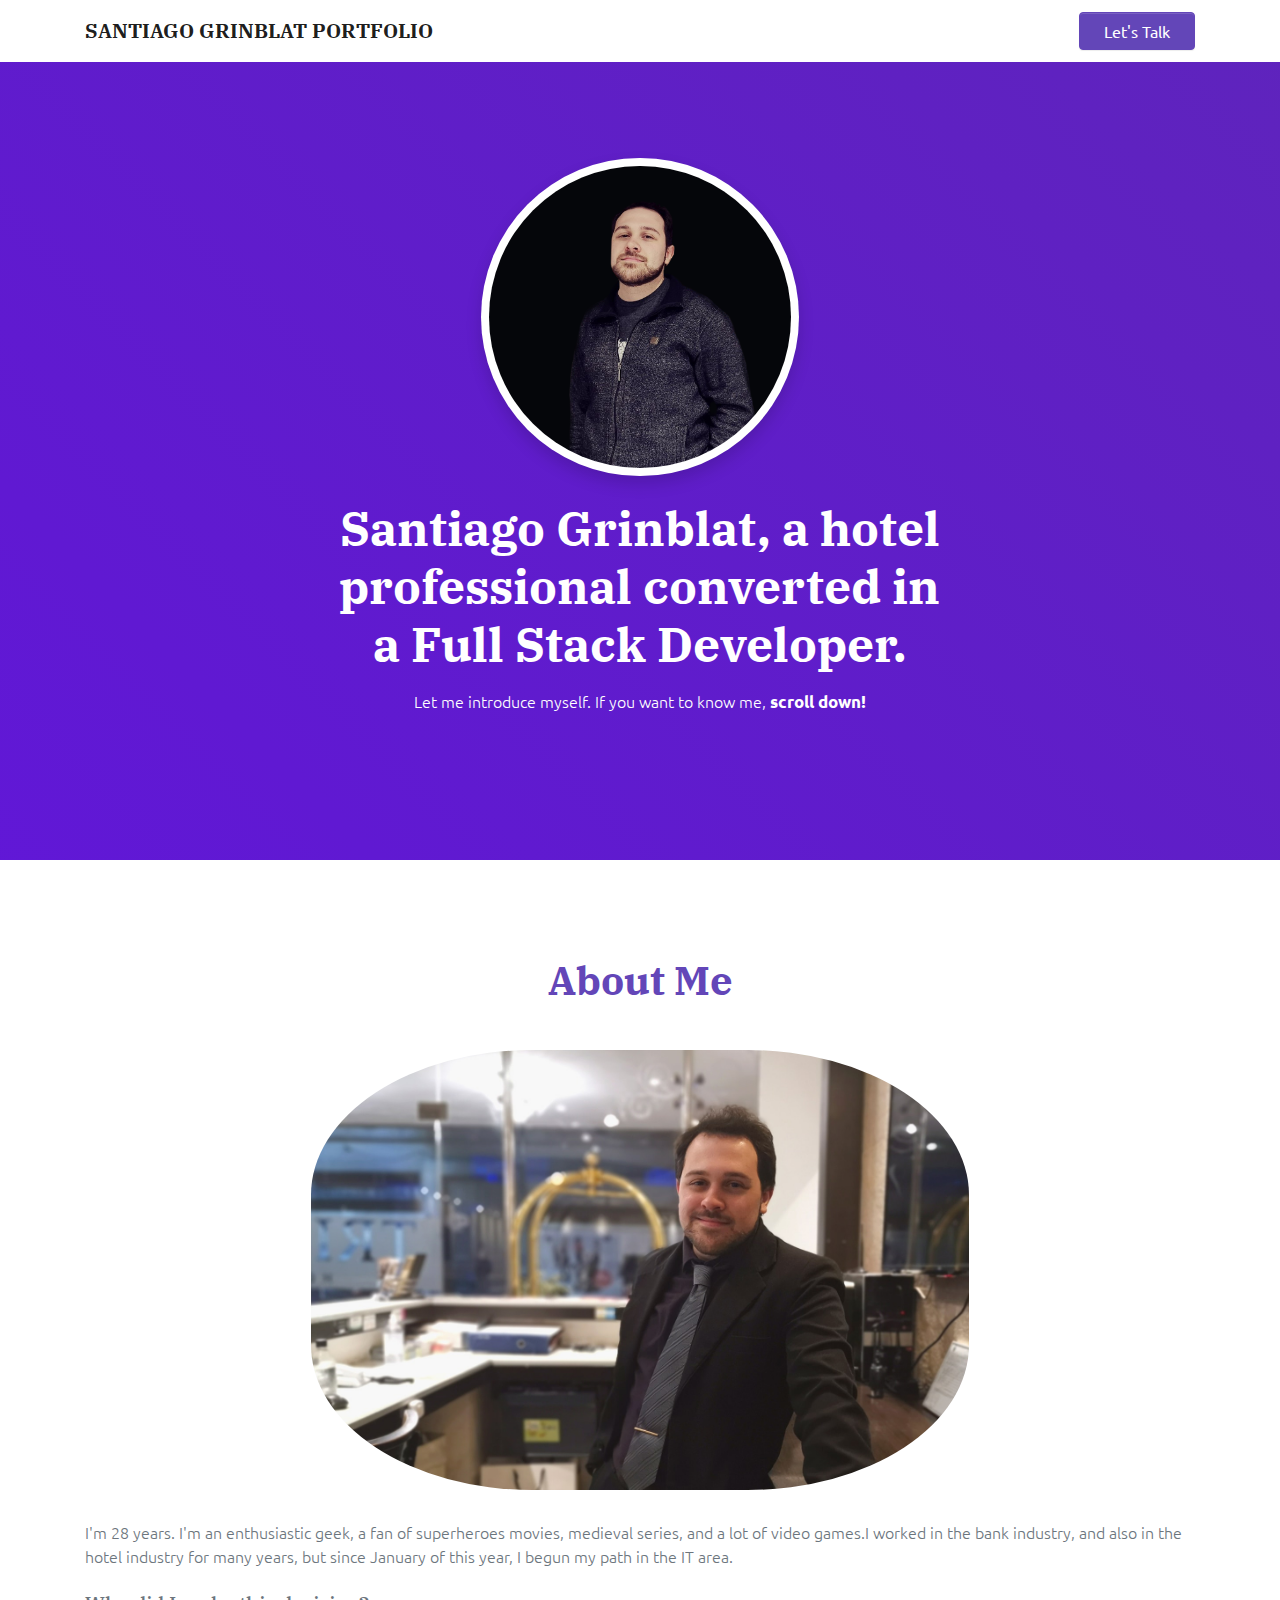
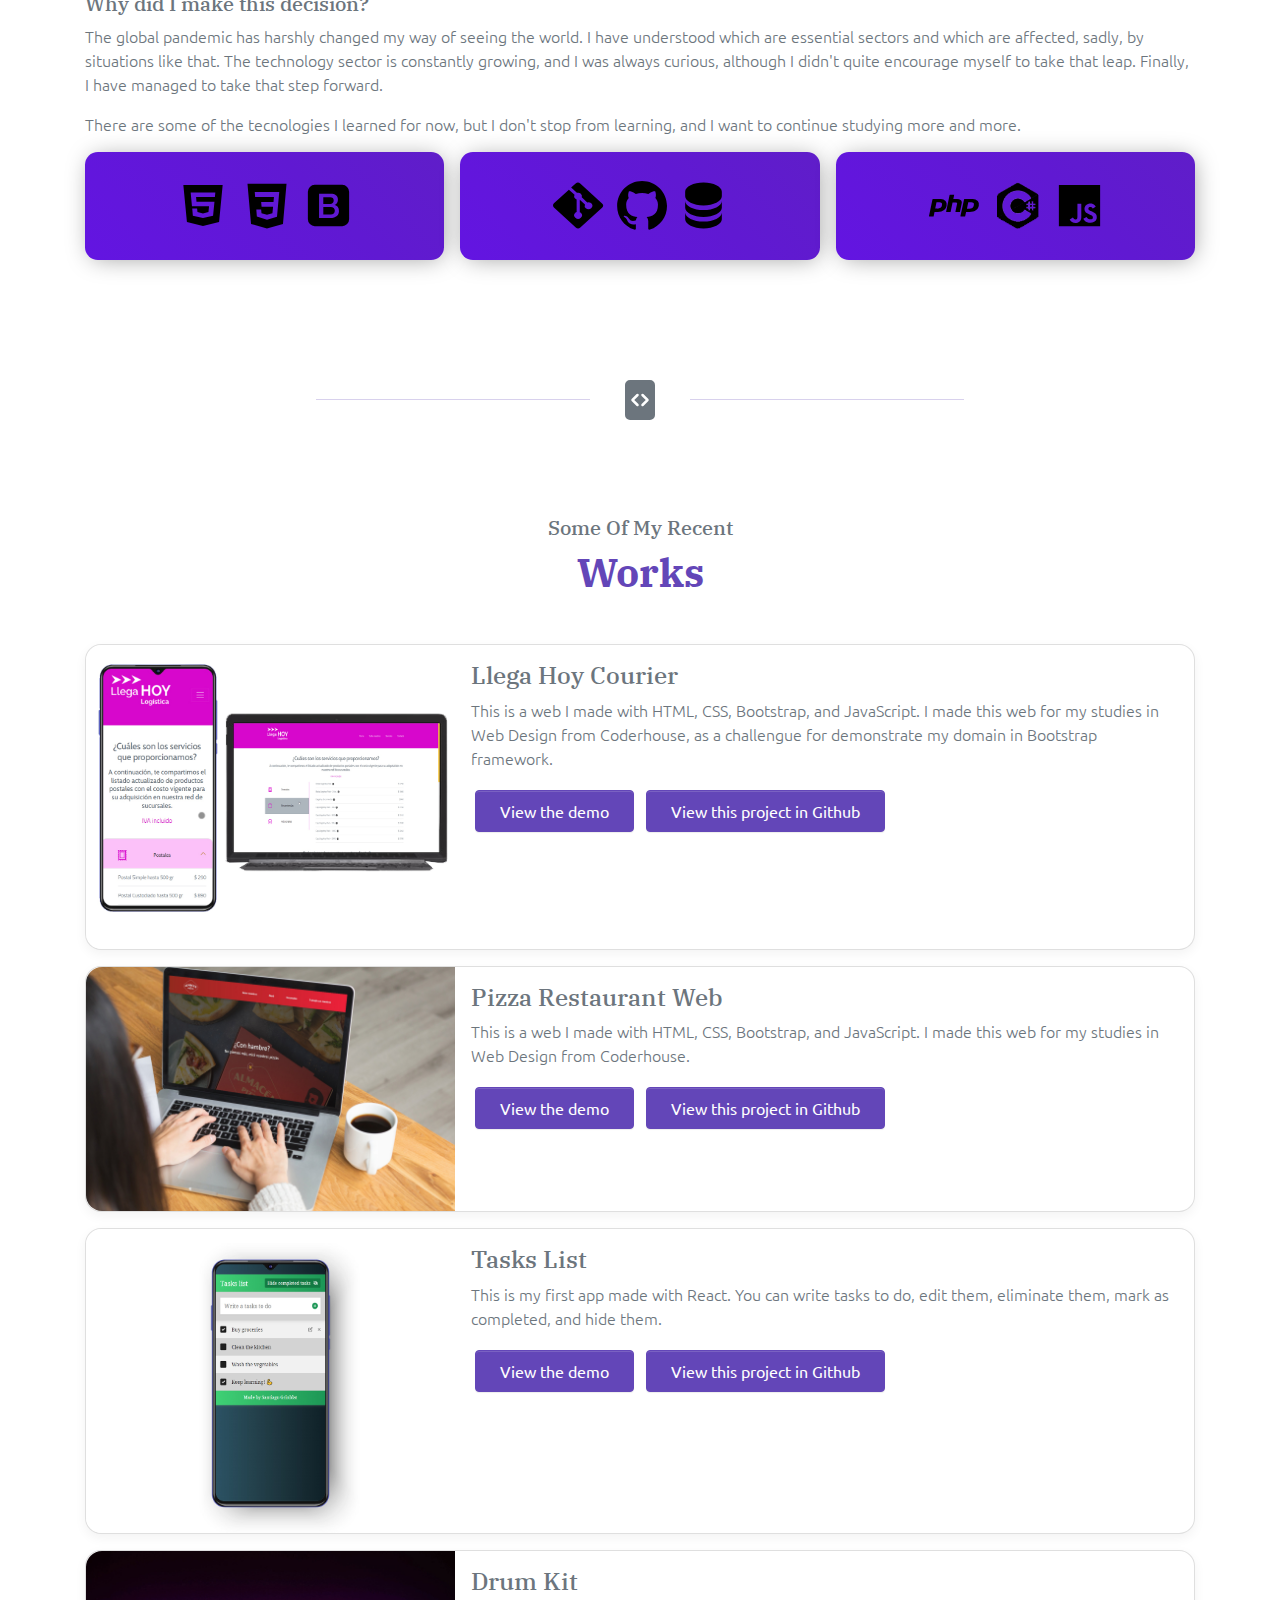
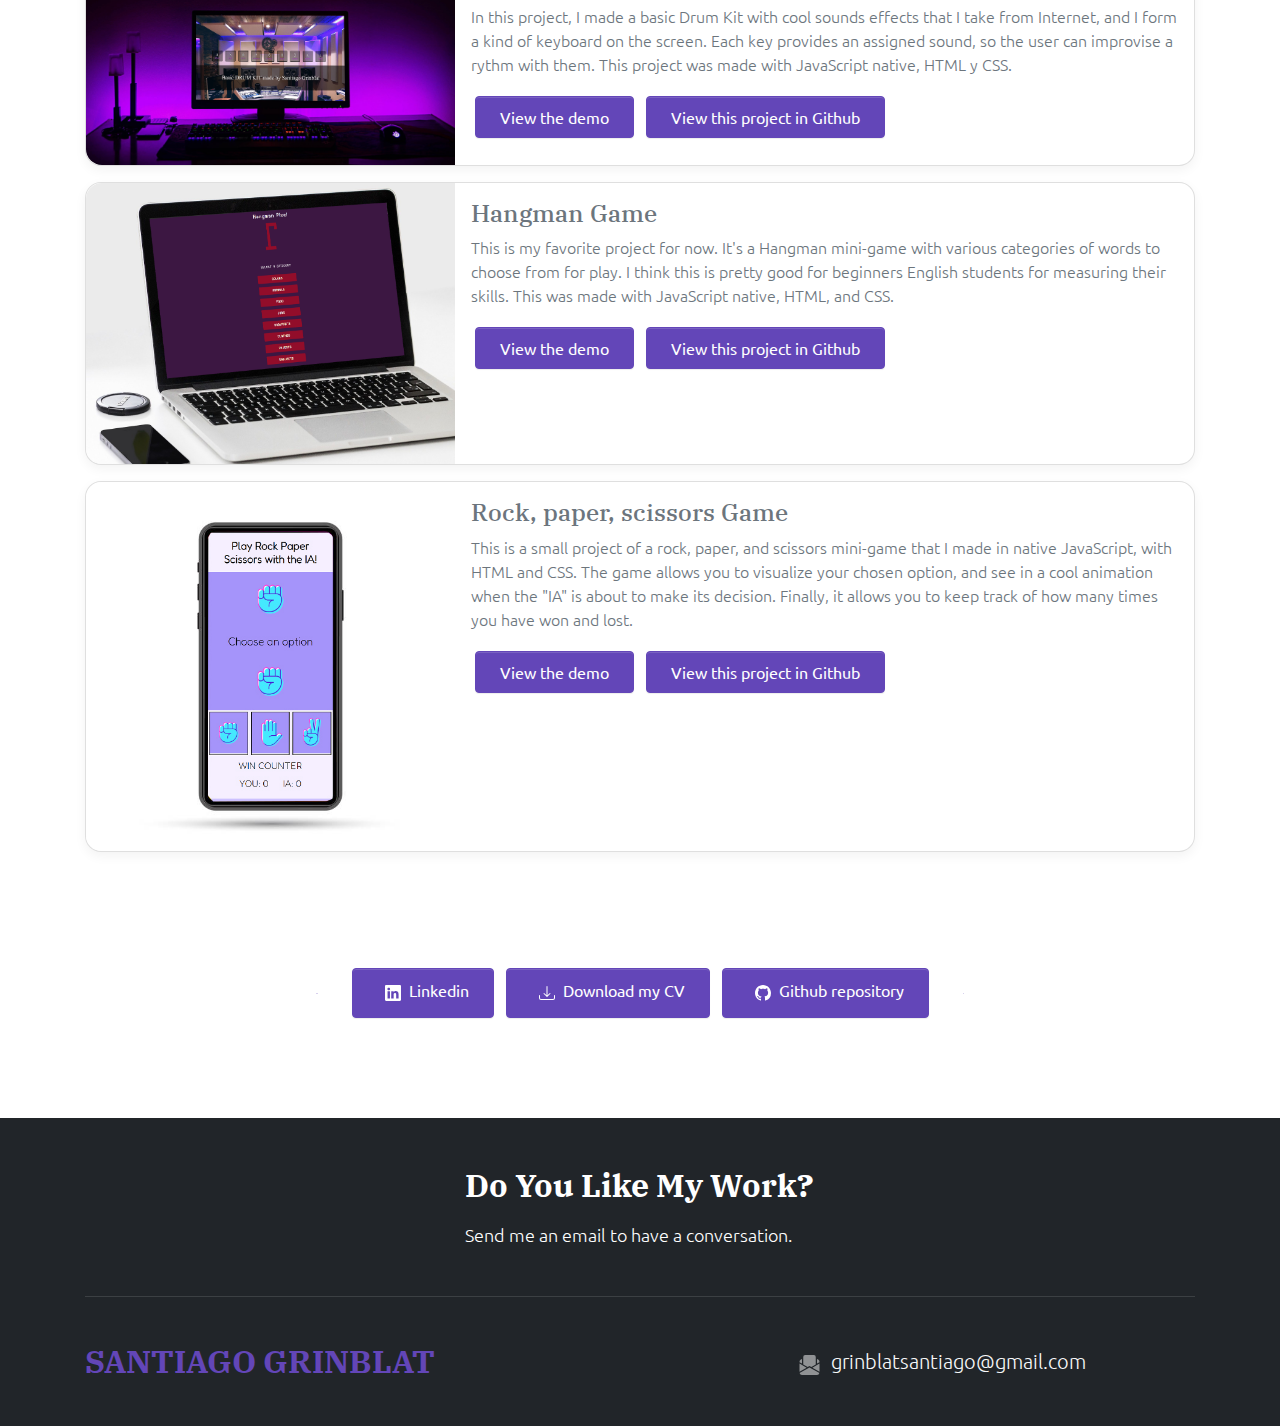
==== index.html @ 27afc0f8 "I have added another project to my portfolio." ====
<!DOCTYPE html>
<html lang="en">
    <head>
        <meta charset="utf-8">
        <meta http-equiv="X-UA-Compatible" content="IE=edge">
        <meta name="viewport" content="width=device-width, initial-scale=1, shrink-to-fit=no">
        <link href="bootstrap_theme/bootstrap.css" rel="stylesheet" type="text/css">
        <link rel="stylesheet" href="blocks.css">
        <link href="style.css" rel="stylesheet">
        <title>Santiago Grinblat Portfolio</title>
    </head>
    <body class="text-muted">
        <header>
            <nav class="bg-white navbar navbar-expand-lg navbar-light shadow-none"> 
                <div class="container"> 
                    <a class="align-items-center d-inline-flex fw-bold h4 mb-0 navbar-brand text-uppercase" href="#"> <span>SANTIAGO GRINBLAT PORTFOLIO</span></a> 
                    <button class="navbar-toggler rounded" type="button" data-bs-toggle="collapse" data-bs-target="#navbarNavDropdown-2" aria-controls="navbarNavDropdown-2" aria-expanded="false" aria-label="Toggle navigation"> 
                        <span class="navbar-toggler-icon"></span> 
                    </button>                     
                    <div class="collapse navbar-collapse justify-content-end" id="navbarNavDropdown-2"> 
                        <div id="talk-botton" class="d-flex flex-wrap gap-2 py-1 "> 
                            <a href="#footerp" class="btn btn-primary pe-4 ps-4">Let's Talk</a> 
                        </div>                         
                    </div>                     
                </div>                 
            </nav>
        </header>

        <main>
            <section id="header" class="pb-5 position-relative pt-5">
                <div class="container pb-5 pt-5 text-center">
                    <div class="align-items-center gy-4 justify-content-center row">
                        <div class="col-md-10 col-xl-7">
                            <img id="avatar" src="img/santiago.jpg" width="800" height="800" class="bg-white img-fluid mb-4 p-2 rounded-circle shadow w-50"/>
                            <h1 class="display-5 text-white fw-bold mb-3 text-dark">Santiago Grinblat, a hotel professional converted in a Full Stack Developer.</h1>
                            <p class="mb-4 text-white pe-sm-5 ps-sm-5">Let me introduce myself. If you want to know me, <span class="call-to-action">scroll down!</span></p>
                            <div class="d-inline-flex flex-wrap gap-2"> 
                                <span class="dot-header"></span>
                                <span class="dot-header"></span>
                                <span class="dot-header"></span>                                                              
                            </div>
                        </div>
                    </div>
                </div>
            </section>
            <section class="pb-5 pt-5"> 
                <div class="container pb-5 pt-5"> 
                    <div class="align-items-center gy-4 row">
                        <div class="col-lg-12">
                            <h3 class="fw-bold h1 mb-3 text-capitalize text-primary text-center">About Me</h3>
                            <img class="personal-image" src="img/photo.jpg" img-fluid rounded-1 shadow-sm w-100 alt="Santiago Grinblat working in a hotel">
                            <p class="mb-4">I'm 28 years. I'm an enthusiastic geek, a fan of superheroes movies, medieval series, and a lot of video games.I worked in the bank industry, and also in the hotel industry for many years, but since January of this year, I begun my path in the IT area.
                            <h5>Why did I make this decision?</h5> 
                            <p>The global pandemic has harshly changed my way of seeing the world. I have understood which are essential sectors and which are affected, sadly, by situations like that. The technology sector is constantly growing, and I was always curious, although I didn't quite encourage myself to take that leap. Finally, I have managed to take that step forward.</p> 
                            <p>There are some of the tecnologies I learned for now, but I don't stop from learning, and I want to continue studying more and more.</p>
                            <div class="g-3 mb-4 row"> 
                               <div class="col-md-4"> 
                                    <div class="p-4 rounded-1 mini-card text-center">
                                        <img class="logo-it" src="./img/bxl-html5.svg"width="60" height="55" alt="html5">
                                        <img class="logo-it" src="./img/bxl-css3.svg" width="60" height="60" alt="caa3">
                                        <img class="logo-it" src="./img/bxl-bootstrap.svg" width="55" height="55" alt="bootstrap">
                                    </div>                                     
                                </div>
                                 <div class="col-md-4"> 
                                    <div class="p-4 rounded-1 mini-card text-center"> 
                                        <img class="logo-it" src="./img/bxl-git.svg"width="60" height="55" alt="git">
                                        <img class="logo-it" src="./img/bxl-github.svg" width="60" height="60" alt="github">
                                        <img class="logo-it" src="./img/bxs-data.svg" width="55" height="55" alt="sql">
                                    </div>                                     
                                </div>
                                <div class="col-md-4"> 
                                    <div class="p-4 rounded-1 mini-card text-center"> 
                                        <img class="logo-it" src="./img/bxl-php.svg"width="60" height="55" alt="php">
                                        <img class="logo-it" src="./img/bxl-cisharp.png" width="60" height="60" alt="cisharp">
                                        <img class="logo-it" src="./img/bxl-javascript.svg" width="55" height="55" alt="javascript">
                                    </div>                                     
                                </div>                                 
                            </div>
                        </div>                 
            </section>
            <div class="container">
                <div class="col-lg-7 mx-lg-auto">
                    <div class="align-items-center row">
                        <div class="col">
                            <hr class="mb-0 mt-0 text-primary"/> 
                        </div>
                        <div class="col-auto">
                            <svg xmlns="http://www.w3.org/2000/svg" width="2.5rem" height="2.5rem" fill="currentColor" class="bi bi-file-code-fill" viewBox="0 0 16 16">
                                <path d="M12 0H4a2 2 0 0 0-2 2v12a2 2 0 0 0 2 2h8a2 2 0 0 0 2-2V2a2 2 0 0 0-2-2zM6.646 5.646a.5.5 0 1 1 .708.708L5.707 8l1.647 1.646a.5.5 0 0 1-.708.708l-2-2a.5.5 0 0 1 0-.708l2-2zm2.708 0 2 2a.5.5 0 0 1 0 .708l-2 2a.5.5 0 0 1-.708-.708L10.293 8 8.646 6.354a.5.5 0 1 1 .708-.708z"/>
                              </svg>                           
                        </div>
                        <div class="col">
                            <hr class="mb-0 mt-0 text-primary"/> 
                        </div>
                    </div>
                </div>
            </div>
            <section class="pb-5 pt-5"> 
                <div class="container pb-5 pt-5">
                    <h2 class="h5 text-capitalize text-center ">Some of my recent </h2>
                    <h3 class="fw-bold h1 mb-5 text-primary text-center">Works</h3>
                    <div class="card mb-3" style="max-width: 1440px;">
                        <div class="row g-0">
                            <div class="col-md-4">
                              <img src="img/previewLlegahoy.jpg" class="img-fluid rounded-start" alt="preview image of Llega Hoy courier web project">
                            </div>
                            <div class="col-md-8">
                              <div class="card-body">
                                <h4 class="card-title">Llega Hoy Courier</h4>
                                <p class="card-text">This is a web I made with HTML, CSS, Bootstrap, and JavaScript. I made this web for my studies in Web Design from Coderhouse, as a challengue for demonstrate my domain in Bootstrap framework.</p>
                                  <button class="boton" >
                                      <a href="https://sgrinblat.github.io/llega-hoy/" target="_blank" class="btn btn-primary pb-2 pe-4 ps-4 pt-2">View the demo</a>
                                  </button>
                                  <button class="boton" >
                                      <a href="https://github.com/sgrinblat/llega-hoy" target="_blank" class="btn btn-primary pb-2 pe-4 ps-4 pt-2">  View this project in Github</a>
                                  </button>  
                              </div>
                            </div>
                        </div>
                    </div>
                    <div class="card mb-3" style="max-width: 1440px;">
                        <div class="row g-0">
                            <div class="col-md-4">
                              <img src="img/previewPizza.jpg" class="img-fluid rounded-start" alt="preview image of Pizza Restaurant web project">
                            </div>
                            <div class="col-md-8">
                              <div class="card-body">
                                <h4 class="card-title">Pizza Restaurant Web</h4>
                                <p class="card-text">This is a web I made with HTML, CSS, Bootstrap, and JavaScript. I made this web for my studies in Web Design from Coderhouse.</p>
                                  <button class="boton" >
                                      <a href="https://sgrinblat.github.io/Pizzeria__Coderhouse/" target="_blank" class="btn btn-primary pb-2 pe-4 ps-4 pt-2">View the demo</a>
                                  </button>
                                  <button class="boton" >
                                      <a href="https://github.com/sgrinblat/Pizzeria__Coderhouse" target="_blank" class="btn btn-primary pb-2 pe-4 ps-4 pt-2">  View this project in Github</a>
                                  </button>  
                              </div>
                            </div>
                        </div>
                    </div>
                    <div class="card mb-3" style="max-width: 1440px;">
                        <div class="row g-0">
                            <div class="col-md-4">
                                <img src="img/previewTasks.jpg" class="img-fluid rounded-start" alt="preview image of Task List project">
                            </div>
                            <div class="col-md-8">
                                <div class="card-body">
                                    <h4 class="card-title">Tasks List</h4>
                                    <p class="card-text">This is my first app made with React. You can write tasks to do, edit them, eliminate them, mark as completed, and hide them.</p>
                                    <button class="boton" >
                                        <a href="https://sgrinblat.github.io/tasks-list/" target="_blank" class="btn btn-primary pb-2 pe-4 ps-4 pt-2">View the demo</a>
                                    </button>
                                    <button class="boton" >
                                        <a href="https://github.com/sgrinblat/tasks-list" target="_blank" class="btn btn-primary pb-2 pe-4 ps-4 pt-2">View this project in Github</a>
                                    </button>  
                                </div>
                            </div>
                        </div>
                    </div>
                    <div class="card mb-3" style="max-width: 1440px;">
                        <div class="row g-0">
                            <div class="col-md-4">
                                <img src="img/previewDrum.jpg" class="img-fluid rounded-start" alt="preview image of Drum Kit project">
                            </div>
                            <div class="col-md-8">
                                <div class="card-body">
                                    <h4 class="card-title">Drum Kit</h4>
                                    <p class="card-text">In this project, I made a basic Drum Kit with cool sounds effects that I take from Internet, and I form a kind of keyboard on the screen. Each key provides an assigned sound, so the user can improvise a rythm with them.
                                    This project was made with JavaScript native, HTML y CSS.</p>
                                    <button class="boton" >
                                        <a href="https://sgrinblat.github.io/drum-kit/" target="_blank" class="btn btn-primary pb-2 pe-4 ps-4 pt-2">View the demo</a>
                                    </button>
                                    <button class="boton" > 
                                        <a href="https://github.com/sgrinblat/sgrinblat.github.io/tree/main/drum-kit" target="_blank" class="btn btn-primary pb-2 pe-4 ps-4 pt-2">  View this project in Github</a>
                                    </button> 
                                </div>
                            </div>
                        </div>
                    </div>
                    <div class="card mb-3" style="max-width: 1440px;">
                        <div class="row g-0">
                            <div class="col-md-4">
                                <img src="img/hangman.png" class="img-fluid rounded-start" alt="preview image of Hangman minigame project">
                            </div>
                            <div class="col-md-8">
                                <div class="card-body">
                                    <h4 class="card-title">Hangman Game</h4>
                                    <p class="card-text">This is my favorite project for now. It's a Hangman mini-game with various categories of words to choose from for play. I think this is pretty good for beginners English students for measuring their skills.
                                    This was made with JavaScript native, HTML, and CSS.</p>
                                    <button class="boton" >
                                        <a href="https://sgrinblat.github.io/hangman-mini-game/" target="_blank" class="btn btn-primary pb-2 pe-4 ps-4 pt-2">View the demo</a>
                                    </button>
                                    <button class="boton" >
                                        <a href="https://github.com/sgrinblat/sgrinblat.github.io/tree/main/hangman-mini-game" target="_blank" class="btn btn-primary pb-2 pe-4 ps-4 pt-2">View this project in Github</a>
                                    </button> 
                                </div>
                            </div>
                        </div>
                    </div>
                    <div class="card mb-3" style="max-width: 1440px;">
                        <div class="row g-0">
                            <div class="col-md-4">
                                <img src="img/previewRock.jpg" class="img-fluid rounded-start" alt="preview image of rock, paper and scissors minigame project">
                            </div>
                            <div class="col-md-8">
                                <div class="card-body">
                                    <h4 class="card-title">Rock, paper, scissors Game</h4>
                                    <p class="card-text">This is a small project of a rock, paper, and scissors mini-game that I made in native JavaScript, with HTML and CSS.
                                    The game allows you to visualize your chosen option, and see in a cool animation when the "IA" is about to make its decision. Finally, it allows you to keep track of how many times you have won and lost.</p>
                                    <button class="boton" >
                                        <a href="https://sgrinblat.github.io/rock-paper-scissors/" target="_blank" class="btn btn-primary pb-2 pe-4 ps-4 pt-2">View the demo</a>
                                    </button>
                                    <button class="boton" >
                                        <a href="https://github.com/sgrinblat/sgrinblat.github.io/tree/main/rock-paper-scissors" target="_blank" class="btn btn-primary pb-2 pe-4 ps-4 pt-2">View this project in Github</a>
                                    </button> 
                                </div>
                            </div>
                        </div>
                    </div>                      
                </div>                                    
            </section>
            <div class="container">
                <div class="col-lg-7 mx-lg-auto">
                    <div class="align-items-center row">
                        <div class="col">
                            <hr class="mb-0 mt-0 text-primary"/> 
                        </div>
                        <div class="col-auto">
                            <button class="boton" >
                                <a href="https://www.linkedin.com/in/santiago-grinblat/" target="_blank"  class="btn btn-primary pb-2 pe-4 ps-4 pt-2"> <svg xmlns="http://www.w3.org/2000/svg" width="16"  height="16" fill="currentColor" class="bi bi-linkedin" viewBox="0 0 16 16">
                                    <path d="M0 1.146C0 .513.526 0 1.175 0h13.65C15.474 0 16 .513 16 1.146v13.708c0 .633-.526 1.146-1.175 1.146H1.175C.526 16 0 15.487 0 14.854V1.146zm4.943 12.248V6.169H2.542v7.225h2.401zm-1.2-8.212c.837 0 1.358-.554 1.358-1.248-.015-.709-.52-1.248-1.342-1.248-.822 0-1.359.54-1.359 1.248 0 .694.521 1.248 1.327 1.248h.016zm4.908 8.212V9.359c0-.216.016-.432.08-.586.173-.431.568-.878 1.232-.878.869 0 1.216.662 1.216 1.634v3.865h2.401V9.25c0-2.22-1.184-3.252-2.764-3.252-1.274 0-1.845.7-2.165 1.193v.025h-.016a5.54 5.54 0 0 1 .016-.025V6.169h-2.4c.03.678 0 7.225 0 7.225h2.4z"></path>
                                </svg>Linkedin</a> 
                            </button>
                            <button class="boton" >
                              <a id="link" href="https://drive.google.com/file/d/1O29MHttTYqpEo3VPm79b-XaHwLh1_6Um/view?usp=sharing" target="_blank" class="btn btn-primary pb-2 pe-4 ps-4 pt-2"> <svg xmlns="http://www.w3.org/2000/svg" width="16" height="16" fill="currentColor" class="bi bi-download"  viewBox="0 0 16 16">
                                <path d="M.5 9.9a.5.5 0 0 1 .5.5v2.5a1 1 0 0 0 1 1h12a1 1 0 0 0 1-1v-2.5a.5.5 0 0 1 1 0v2.5a2 2 0 0 1-2 2H2a2 2 0 0 1-2-2v-2.5a.5.5 0 0 1 .5-.5z"/>
                                <path d="M7.646 11.854a.5.5 0 0 0 .708 0l3-3a.5.5 0 0 0-.708-.708L8.5 10.293V1.5a.5.5 0 0 0-1 0v8.793L5.354 8.146a.5.5 0 1 0-.708.708l3 3z"/>
                              </svg>Download my CV</a>
                            </button>
                              <button class="boton" > 
                                <a href="https://github.com/sgrinblat" target="_blank" class="btn btn-primary pb-2 pe-4 ps-4 pt-2"> <svg xmlns="http://www.w3.org/2000/svg" width="16" height="16" fill="currentColor" class="bi bi-github" viewBox="0 0 16 16">
                                    <path d="M8 0C3.58 0 0 3.58 0 8c0 3.54 2.29 6.53 5.47 7.59.4.07.55-.17.55-.38 0-.19-.01-.82-.01-1.49-2.01.37-2.53-.49-2.69-.94-.09-.23-.48-.94-.82-1.13-.28-.15-.68-.52-.01-.53.63-.01 1.08.58 1.23.82.72 1.21 1.87.87 2.33.66.07-.52.28-.87.51-1.07-1.78-.2-3.64-.89-3.64-3.95 0-.87.31-1.59.82-2.15-.08-.2-.36-1.02.08-2.12 0 0 .67-.21 2.2.82.64-.18 1.32-.27 2-.27.68 0 1.36.09 2 .27 1.53-1.04 2.2-.82 2.2-.82.44 1.1.16 1.92.08 2.12.51.56.82 1.27.82 2.15 0 3.07-1.87 3.75-3.65 3.95.29.25.54.73.54 1.48 0 1.07-.01 1.93-.01 2.2 0 .21.15.46.55.38A8.012 8.012 0 0 0 16 8c0-4.42-3.58-8-8-8z"/>
                                </svg>Github repository</a>
                            </button>  
                        </div>
                        <div class="col">
                            <hr class="mb-0 mt-0 text-primary"/> 
                        </div>
                        <div class="col-auto">     
                        </div>
                    </div>
                </div>
            </div>          
            <section class="pb-5 pt-5">  
            </section>
        </main>

        <footer class="bg-dark pb-5 pt-5 text-white-50"> 
            <div class="container">
                <div class="row">
                    <div class="col">
                    </div>
                    <div class="col order-5">
                    </div>
                    <div class="col order-1">
                    <h2 id="footerh2" class="fw-bold h2 mb-3 text-capitalize text-white">Do you like my work?</h2> 
                        <p id="footerp" class="mb-0">Send me an email to have a conversation.</p>
                    </div>
                </div>
                </div>
            <div class="container"> 
                <div class="align-items-center gy-4 row"> 
                    <div class="col-lg-8 col-md col-xl-6 me-auto">  
                    </div>                                                
                </div>
                <hr class="border-secondary mb-5 mt-5">
                <div class="align-items-center justify-content-center gy-3 row"> 
                    <div class="col-lg-3 col-sm-6 col-xl-4"> 
                        <a class="d-inline-flex fw-bold h2 lh-1 link-primary mb-0 text-decoration-none text-uppercase" href="#"> <span>Santiago Grinblat</span></a> 
                    </div>
                    <div class="col-lg-auto col-sm-6 order-lg-last"> 
                        <div class="d-inline-flex flex-wrap gap-2"> 
                            <span class="dot"></span>
                            <span class="dot"></span>
                            <span class="dot"></span> 
                        </div>                             
                    </div>                         
                    <div class="col-md col-sm-6">  
                    </div>                         
                    <div class="col-md col-sm-6"> 
                        <svg xmlns="http://www.w3.org/2000/svg" width="35" height="20" fill="currentColor" class="bi bi-envelope-paper-fill" viewBox="0 0 16 16">
                            <path fill-rule="evenodd" d="M6.5 9.5 3 7.5v-6A1.5 1.5 0 0 1 4.5 0h7A1.5 1.5 0 0 1 13 1.5v6l-3.5 2L8 8.75l-1.5.75ZM1.059 3.635 2 3.133v3.753L0 5.713V5.4a2 2 0 0 1 1.059-1.765ZM16 5.713l-2 1.173V3.133l.941.502A2 2 0 0 1 16 5.4v.313Zm0 1.16-5.693 3.337L16 13.372v-6.5Zm-8 3.199 7.941 4.412A2 2 0 0 1 14 16H2a2 2 0 0 1-1.941-1.516L8 10.072Zm-8 3.3 5.693-3.162L0 6.873v6.5Z"/>
                            </svg>
                        <a href="mailto:grinblatsantiago@gmail.com" id="mail" class="fs-5 link-light text-decoration-none">grinblatsantiago@gmail.com</a> 
                    </div>                         
                </div>                     
            </div>                 
        </footer>
        
        <script src="assets/js/popper.min.js"></script>
        <script src="bootstrap/js/bootstrap.min.js"></script>
    </body>
</html>
---- blocks.css ----
.proportions-box-square {
    position: relative;
    padding: 100% 0 0 !important;
    height: 0;
}

.proportions-box-content {
    width: 100%;
    height: 100%;
    top: 0;
    left: 0;
    position: absolute;
}

.background-cover {
    background-size: cover;
    background-repeat: no-repeat;
    background-position: center center;
}

.background-left-top {
    background-position: left top;
}

.background-left-center {
    background-position: left center;
}

.background-left-bottom {
    background-position: left bottom;
}

.background-right-top {
    background-position: right top;
}

.background-right-center {
    background-position: right center;
}

.background-right-bottom {
    background-position: right bottom;
}

.background-center-top {
    background-position: center top;
}

.background-center-center {
    background-position: center center;
}

.background-center-bottom {
    background-position: center bottom;
}

.border-width-1 {
    border-width: 1px !important;
}

.border-width-2 {
    border-width: 2px !important;
}

.border-width-3 {
    border-width: 3px !important;
}

.border-width-4 {
    border-width: 4px !important;
}

.border-width-6 {
    border-width: 6px !important;
}

.border-width-8 {
    border-width: 8px !important;
}

.border-width-12 {
    border-width: 12px !important;
}

.border-width-16 {
    border-width: 16px !important;
}

.border-width-24 {
    border-width: 24px !important;
}

.image-fit {
    object-fit: contain;
    object-position: center center;
}

.image-fit-left-top {
    object-position: left top;
}

.image-fit-left-center {
    object-position: left center;
}

.image-fit-left-bottom {
    object-position: left bottom;
}

.image-fit-right-top {
    object-position: right top;
}

.image-fit-right-center {
    object-position: right center;
}

.image-fit-right-bottom {
    object-position: right bottom;
}

.image-fit-center-top {
    object-position: center top;
}

.image-fit-center-center {
    object-position: center center;
}

.image-fit-center-bottom {
    object-position: center bottom;
}

.transition {
    transition: all 0.25s ease-in;
}

.transition-slow {
    transition: all 0.5s ease-in;
}

.transition-very-slow {
    transition: all 1s ease-in;
}

.line-height-1 {
    line-height: 1 !important;
}

.opacity-100 {
    opacity: 1 !important;
}

.opacity-85 {
    opacity: 0.85 !important;
}

.opacity-75 {
    opacity: 0.75 !important;
}

.opacity-50 {
    opacity: 0.50 !important;
}

.opacity-25 {
    opacity: 0.25 !important;
}

.opacity-0 {
    opacity: 0 !important;
}
---- style.css ----
@media (max-width:991px) {
    body.poster {
        margin-top: 60vh;
    }
}

*::-webkit-scrollbar{
    width: 15px;
    background: #efefef;
  }
  
  *::-webkit-scrollbar-thumb{
    background: #6610f2;
    border-radius: 5px;
  }
  
  *::-webkit-scrollbar-thumb:hover{
    background: #520ac7;
  }
  
  *::-webkit-scrollbar-thumb:active{
    background: #3c0594;
  }

#header{
    background: linear-gradient(45deg, #6610f2, #6019d2, #5e2ab0, #744eb2);
    position: relative;
    background-size: 400% 400%;
    animation: change 5s ease-in-out infinite;
}

@keyframes change {
    0% {
        background-position: 0 50%;
    }
    50% {
        background-position: 100% 50%;
    }
    100% {
        background-position: 0 50%;
    }
}

.call-to-action {
    font-weight: bold;
    font-size: 17px;
}

body.poster {
    background-attachment: fixed;
}

.personal-image{
    margin: auto;
    padding: 30px;
    height: 500px;
    border-radius: 35%;
    display: flex;
}

.top-5 {
    top: 5px;
}

.mini-card{
    background: linear-gradient(45deg, #6610f2, #6019d2, #5e2ab0, #744eb2);
    position: relative;
    background-size: 400% 400%;
    animation: change 5s ease-in-out infinite;
    box-shadow: 2px 2px 25px -4px rgba(0,0,0,0.40);
    -webkit-box-shadow: 2px 2px 25px -4px rgba(0,0,0,0.40);
    -moz-box-shadow: 2px 2px 25px -4px rgba(0,0,0,0.40);
    transition: all 1s ease-in-out;
}

.mini-card:hover{
    transform: scale(1.1);
    transition: all 1s ease-in-out;
}

#mail:hover{
    color: #6610f2;
}

#footerp {
    font-size: 18px;
    color: white;
}

.dot {
    height: 20px;
    width: 20px;
    border-radius: 50%;
    animation: 2s ease-in-out infinite;
    animation-name: ball;
  }

.dot-header{
    height: 20px;
    width: 20px;
    border-radius: 50%;
    animation: 2s ease-in-out infinite;
    animation-name: ball-header;
}

.boton{
    padding: 0;
    margin: 4px;
    background: none;
    border: none;
}
a > svg {
    margin: 8px;
}


@keyframes ball {
    0% {
        background-color: #6610f2;
        
       
    }
    50% {
      
        background-color: #4e12ae;
        
    }
    100% {
        
        background-color: #6610f2;
        
    }
}

@keyframes ball-header {
    0% {
        background-color: #cfcbd5;
        
       
    }
    50% {
      
        background-color: #edd072;
        
    }
    100% {
        
        background-color: #cfcbd5;
        
    }
}

#avatar{
    transition: all 1s;
}

#avatar:hover{
    transform: scale(1.2);
    transition: all 1s;
}

.logo-it{
    transition: all 1s;
}

.logo-it:hover{
    transform: scale(1.5);
    transition: all 1s;
}

@media (max-width: 440px) {
    .personal-image{
        height: 200px;
    }
}

@media (min-width: 440px) and (max-width: 769px) {
    .personal-image{
        height: 300px;
    }
}
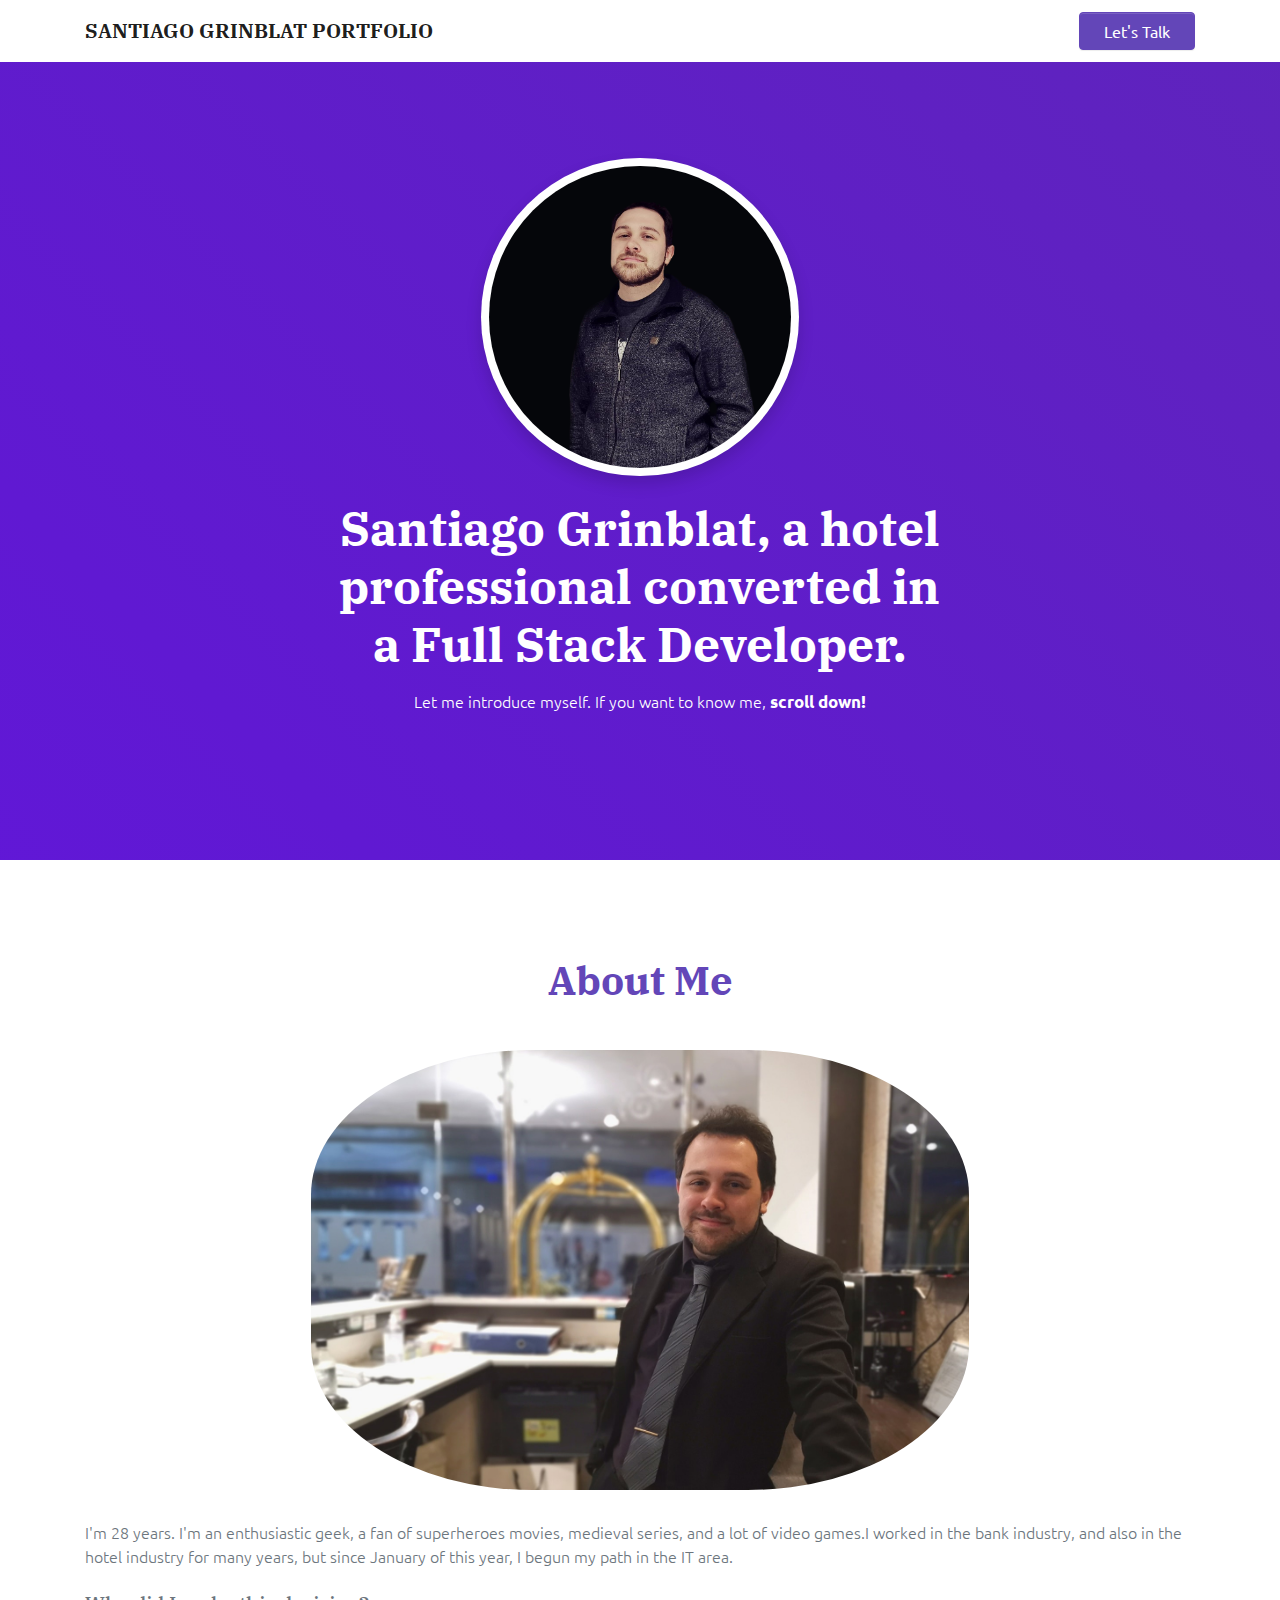
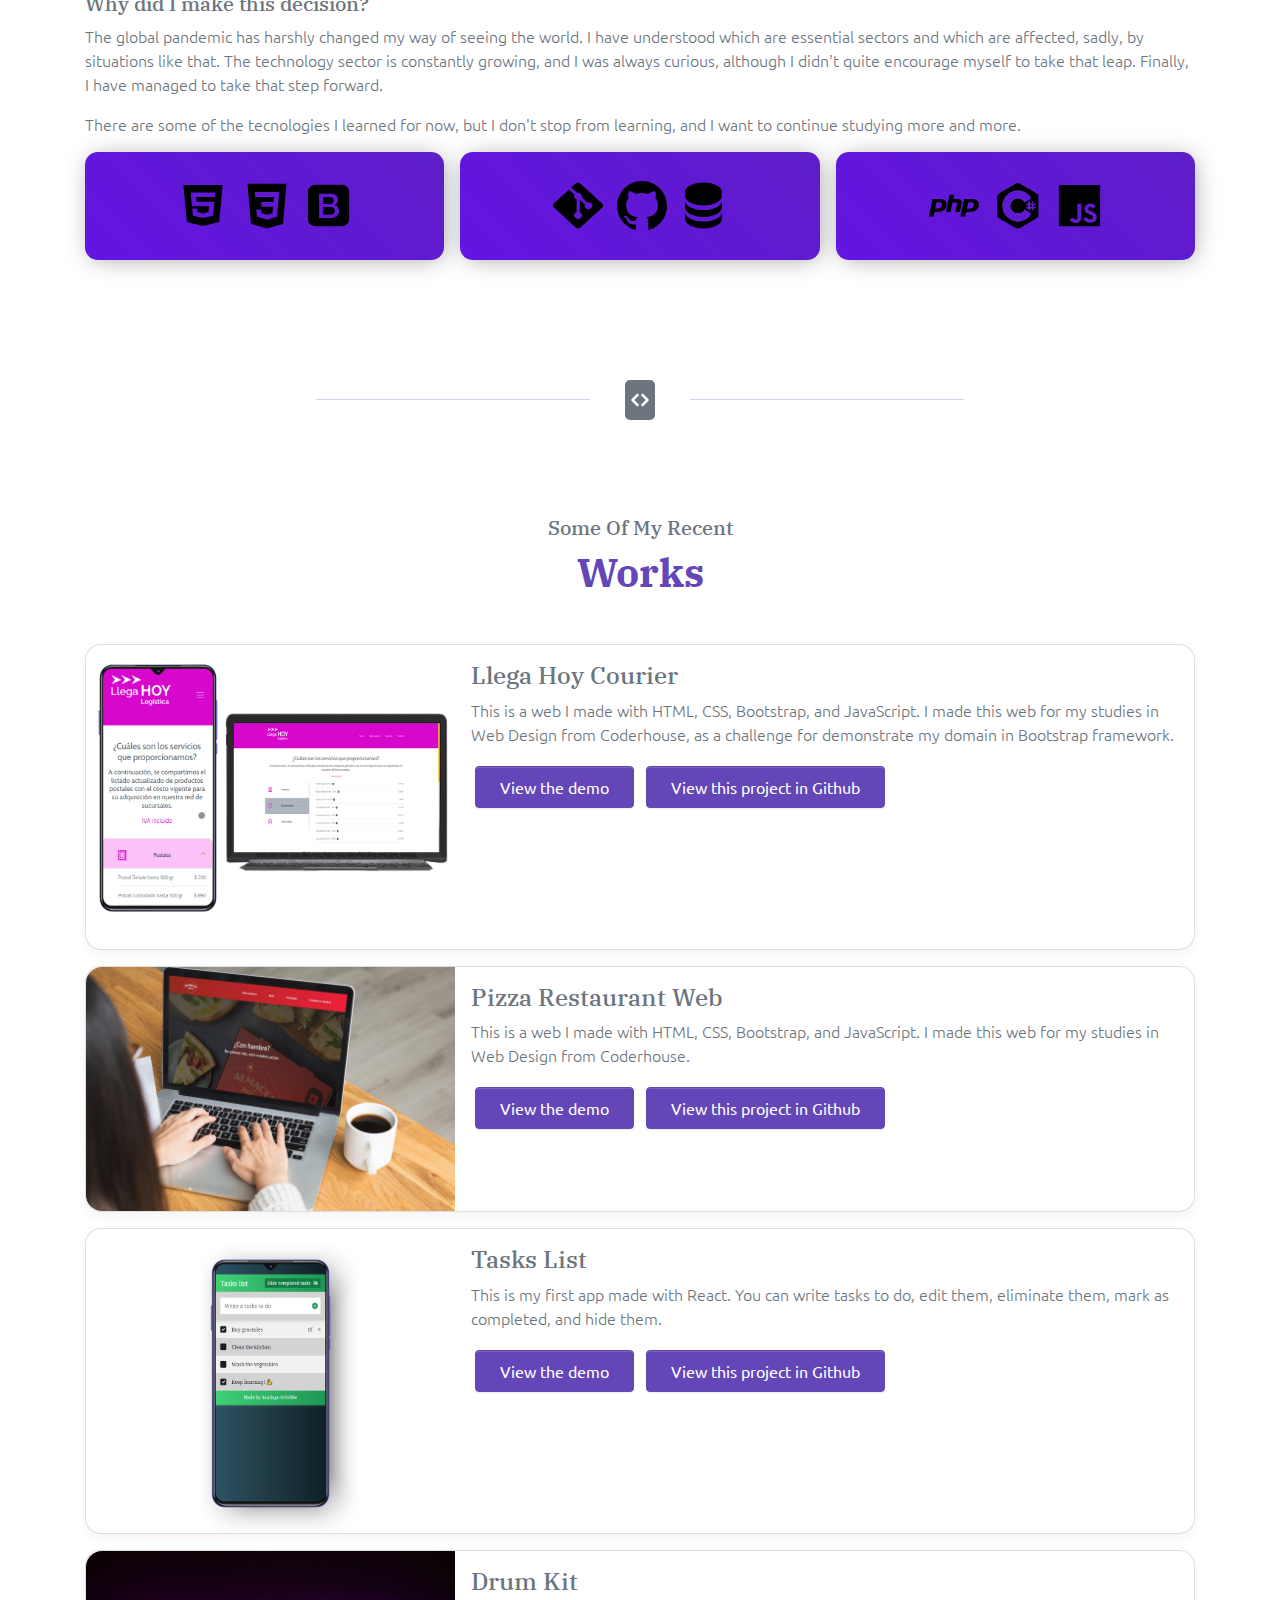
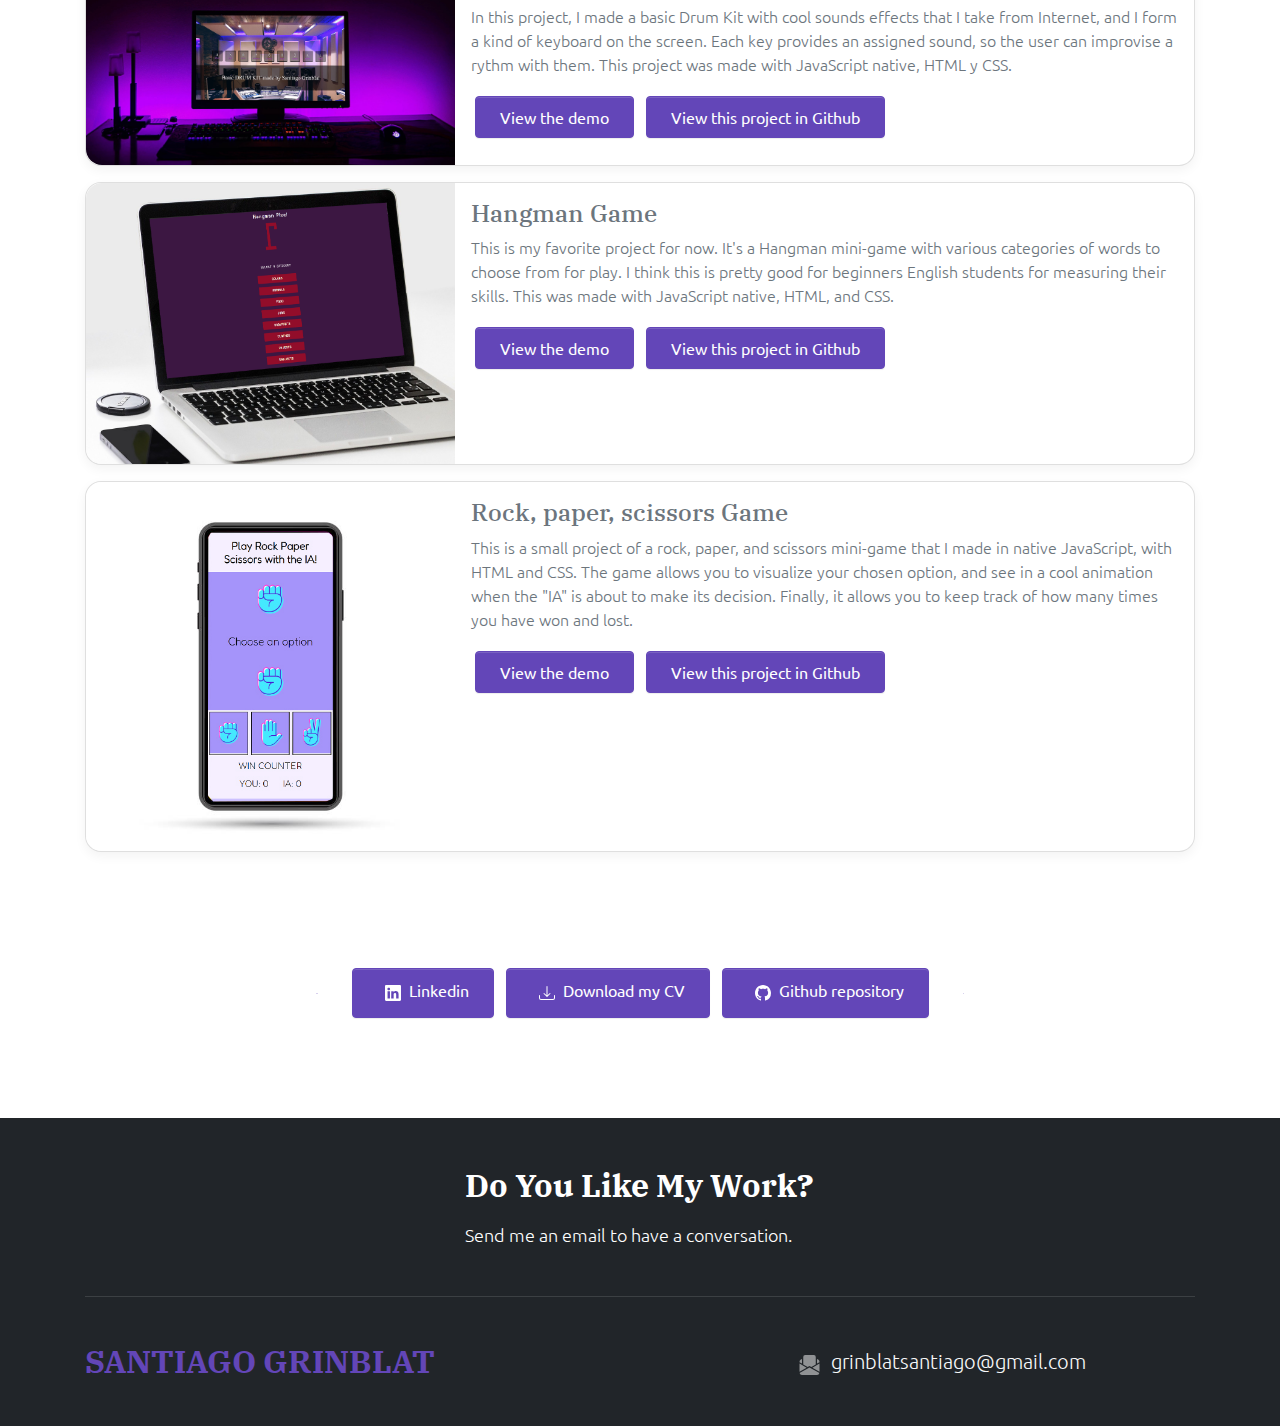
==== commit 70131b57: "Update index.html" ====
--- a/index.html
+++ b/index.html
@@ -107,7 +107,7 @@
                             <div class="col-md-8">
                               <div class="card-body">
                                 <h4 class="card-title">Llega Hoy Courier</h4>
-                                <p class="card-text">This is a web I made with HTML, CSS, Bootstrap, and JavaScript. I made this web for my studies in Web Design from Coderhouse, as a challengue for demonstrate my domain in Bootstrap framework.</p>
+                                <p class="card-text">This is a web I made with HTML, CSS, Bootstrap, and JavaScript. I made this web for my studies in Web Design from Coderhouse, as a challenge for demonstrate my domain in Bootstrap framework.</p>
                                   <button class="boton" >
                                       <a href="https://sgrinblat.github.io/llega-hoy/" target="_blank" class="btn btn-primary pb-2 pe-4 ps-4 pt-2">View the demo</a>
                                   </button>
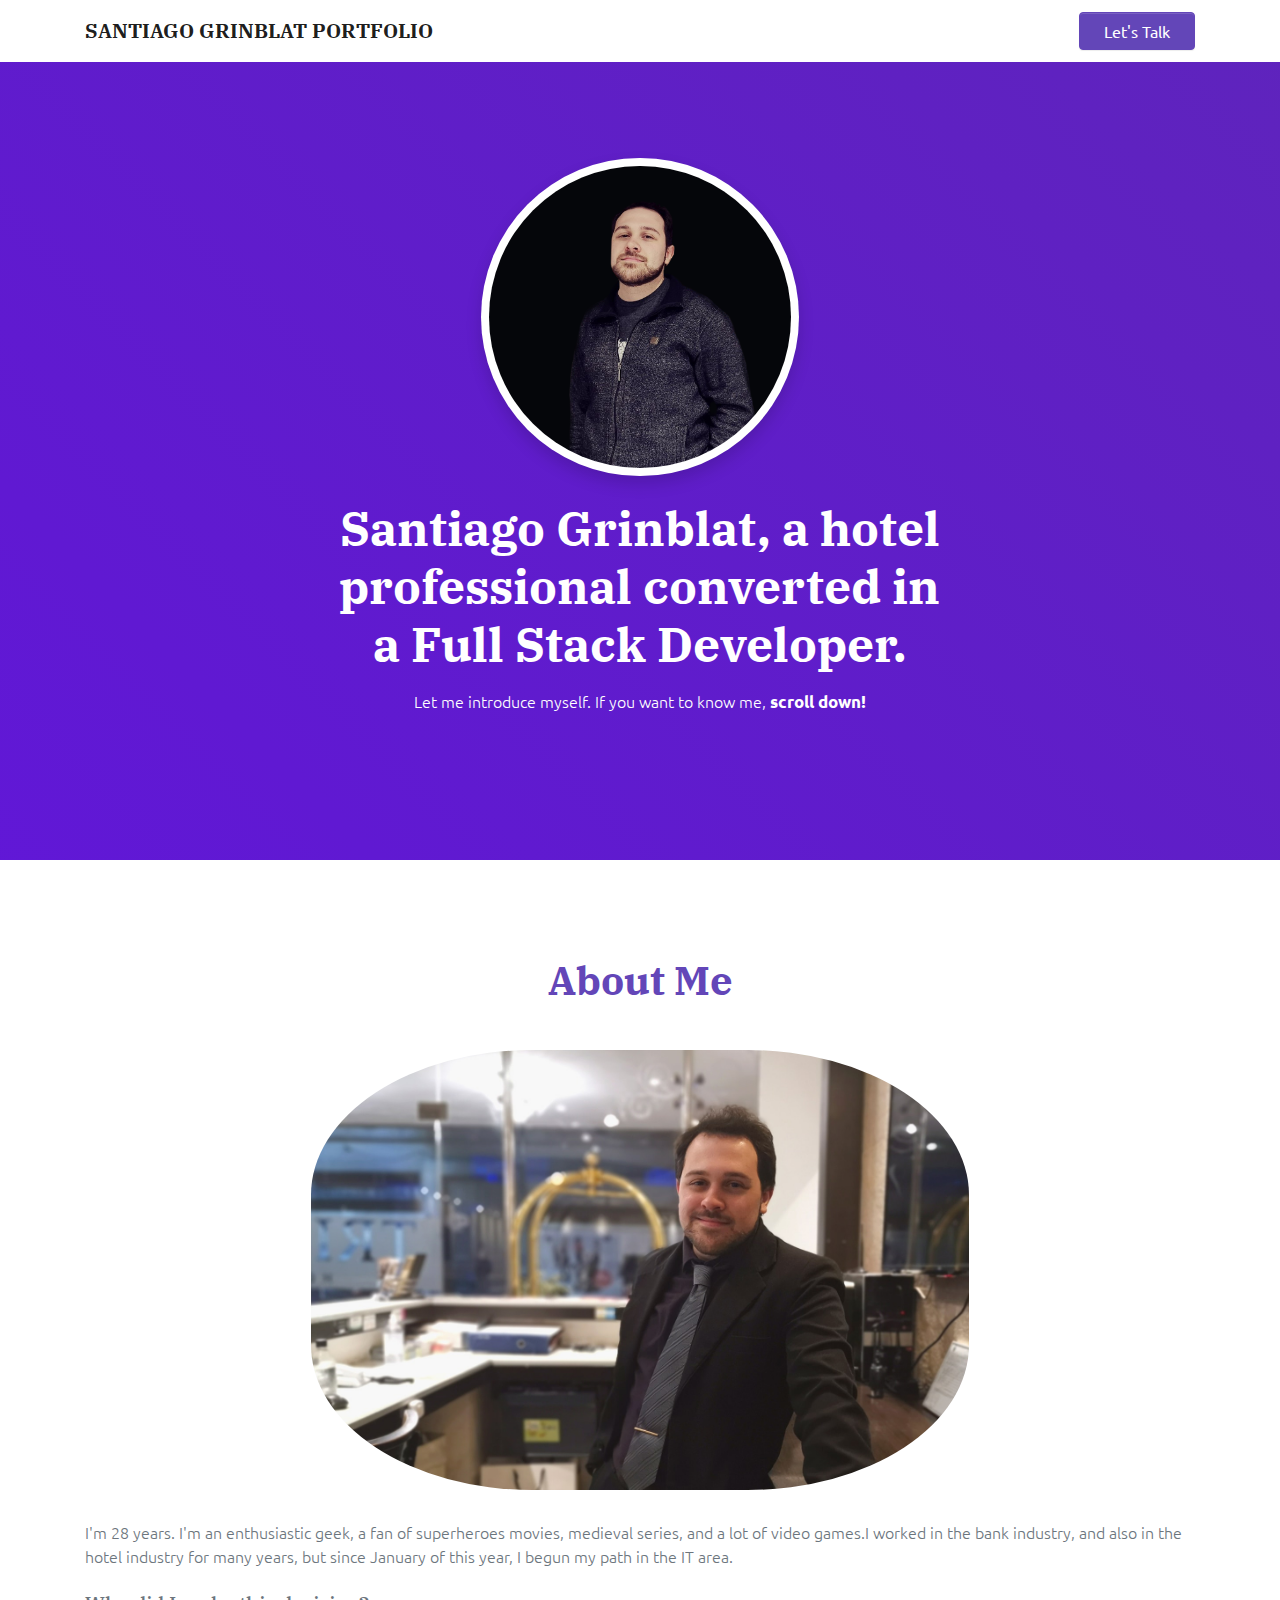
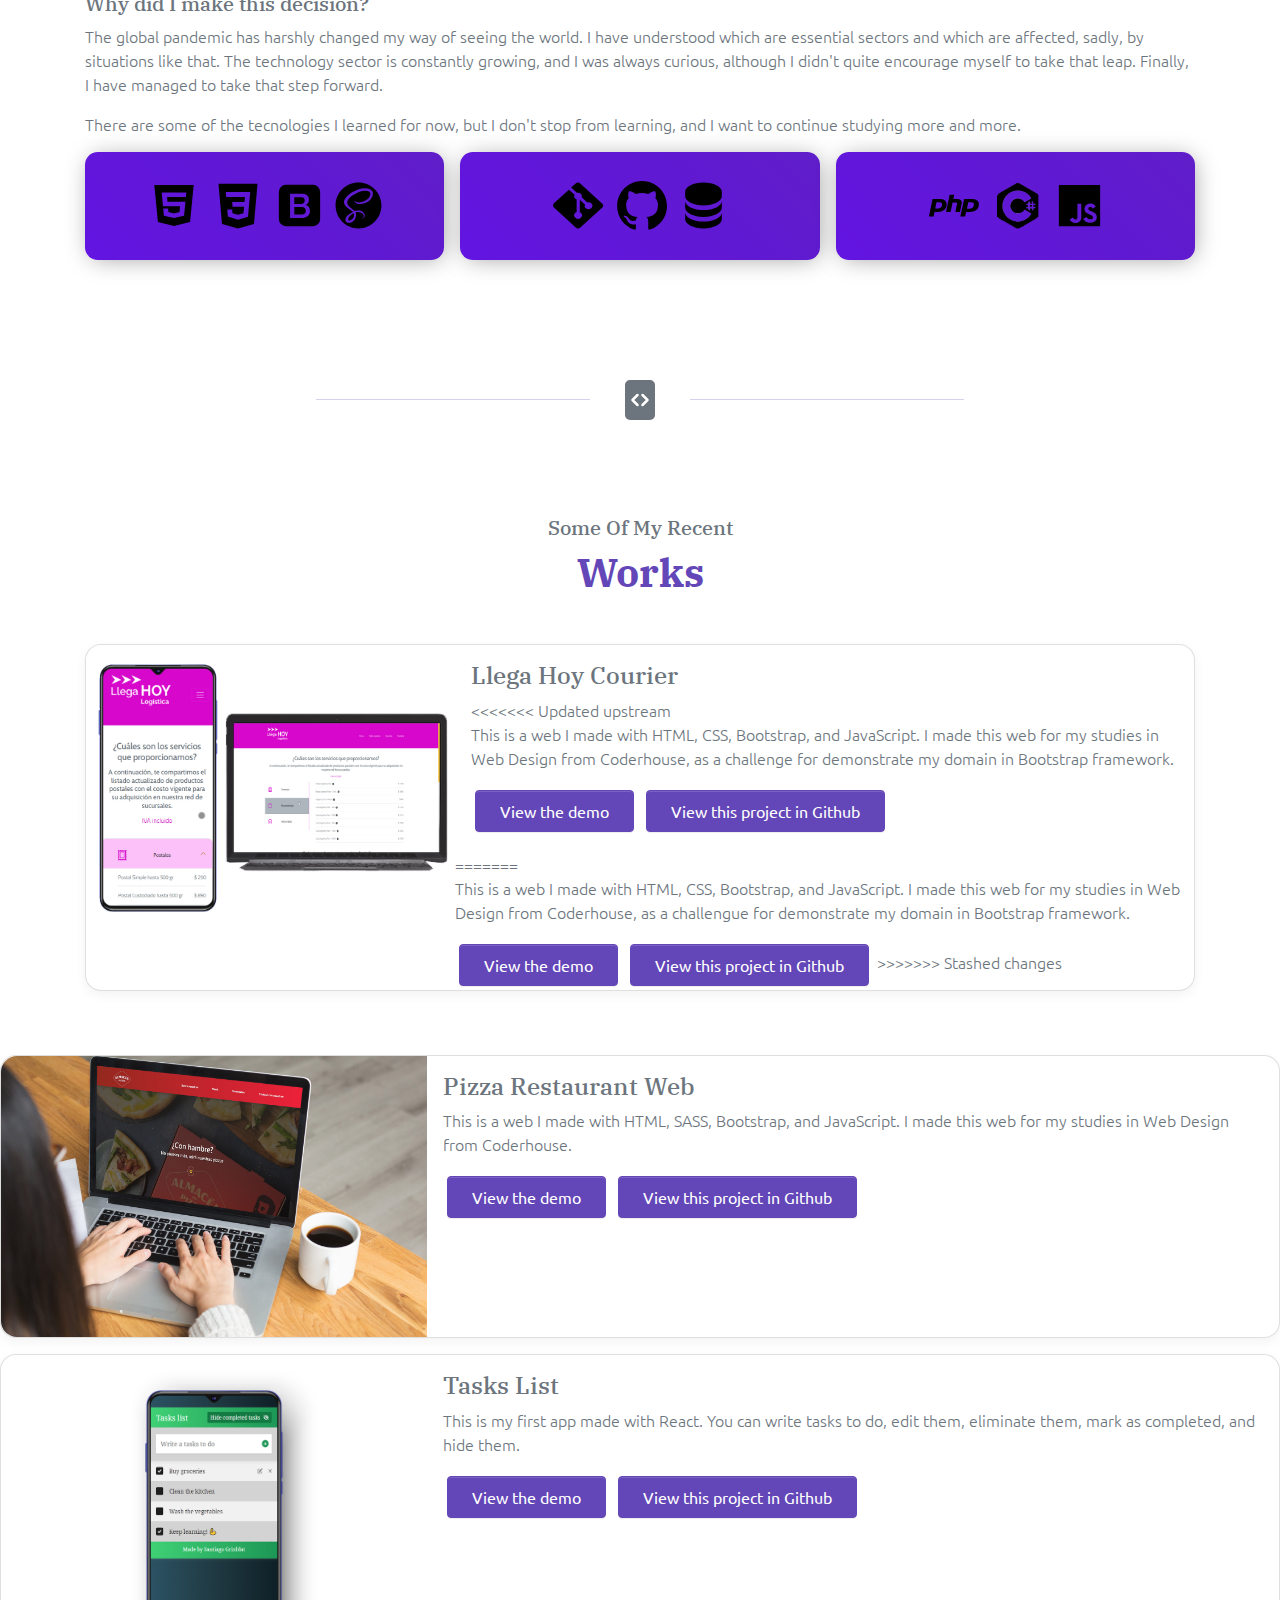
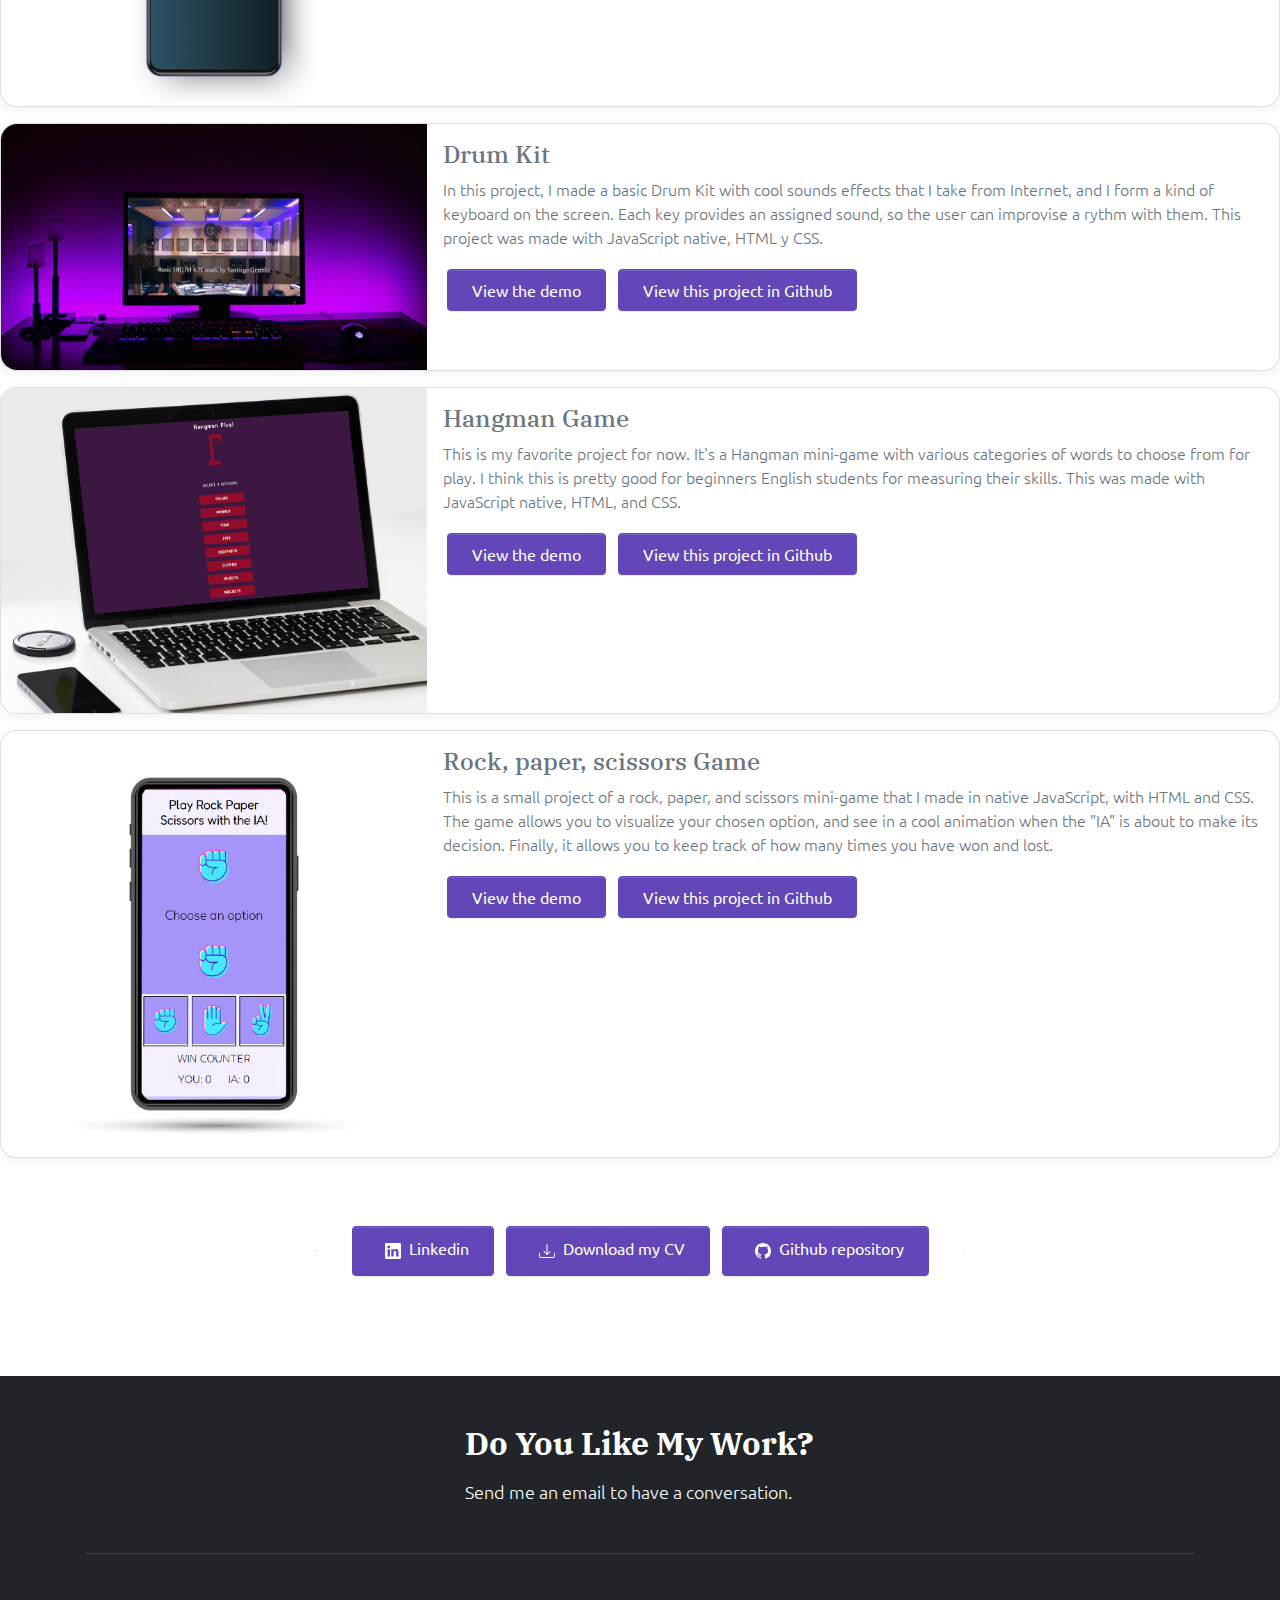
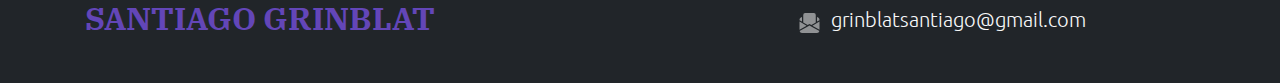
==== commit 5f74cf5e: "Update info" ====
--- a/index.html
+++ b/index.html
@@ -1,112 +1,137 @@
 <!DOCTYPE html>
 <html lang="en">
-    <head>
-        <meta charset="utf-8">
-        <meta http-equiv="X-UA-Compatible" content="IE=edge">
-        <meta name="viewport" content="width=device-width, initial-scale=1, shrink-to-fit=no">
-        <link href="bootstrap_theme/bootstrap.css" rel="stylesheet" type="text/css">
-        <link rel="stylesheet" href="blocks.css">
-        <link href="style.css" rel="stylesheet">
-        <title>Santiago Grinblat Portfolio</title>
-    </head>
-    <body class="text-muted">
-        <header>
-            <nav class="bg-white navbar navbar-expand-lg navbar-light shadow-none"> 
-                <div class="container"> 
-                    <a class="align-items-center d-inline-flex fw-bold h4 mb-0 navbar-brand text-uppercase" href="#"> <span>SANTIAGO GRINBLAT PORTFOLIO</span></a> 
-                    <button class="navbar-toggler rounded" type="button" data-bs-toggle="collapse" data-bs-target="#navbarNavDropdown-2" aria-controls="navbarNavDropdown-2" aria-expanded="false" aria-label="Toggle navigation"> 
-                        <span class="navbar-toggler-icon"></span> 
-                    </button>                     
-                    <div class="collapse navbar-collapse justify-content-end" id="navbarNavDropdown-2"> 
-                        <div id="talk-botton" class="d-flex flex-wrap gap-2 py-1 "> 
-                            <a href="#footerp" class="btn btn-primary pe-4 ps-4">Let's Talk</a> 
-                        </div>                         
-                    </div>                     
-                </div>                 
-            </nav>
-        </header>
-
-        <main>
-            <section id="header" class="pb-5 position-relative pt-5">
-                <div class="container pb-5 pt-5 text-center">
-                    <div class="align-items-center gy-4 justify-content-center row">
-                        <div class="col-md-10 col-xl-7">
-                            <img id="avatar" src="img/santiago.jpg" width="800" height="800" class="bg-white img-fluid mb-4 p-2 rounded-circle shadow w-50"/>
-                            <h1 class="display-5 text-white fw-bold mb-3 text-dark">Santiago Grinblat, a hotel professional converted in a Full Stack Developer.</h1>
-                            <p class="mb-4 text-white pe-sm-5 ps-sm-5">Let me introduce myself. If you want to know me, <span class="call-to-action">scroll down!</span></p>
-                            <div class="d-inline-flex flex-wrap gap-2"> 
-                                <span class="dot-header"></span>
-                                <span class="dot-header"></span>
-                                <span class="dot-header"></span>                                                              
-                            </div>
-                        </div>
-                    </div>
-                </div>
-            </section>
-            <section class="pb-5 pt-5"> 
-                <div class="container pb-5 pt-5"> 
-                    <div class="align-items-center gy-4 row">
-                        <div class="col-lg-12">
-                            <h3 class="fw-bold h1 mb-3 text-capitalize text-primary text-center">About Me</h3>
-                            <img class="personal-image" src="img/photo.jpg" img-fluid rounded-1 shadow-sm w-100 alt="Santiago Grinblat working in a hotel">
-                            <p class="mb-4">I'm 28 years. I'm an enthusiastic geek, a fan of superheroes movies, medieval series, and a lot of video games.I worked in the bank industry, and also in the hotel industry for many years, but since January of this year, I begun my path in the IT area.
-                            <h5>Why did I make this decision?</h5> 
-                            <p>The global pandemic has harshly changed my way of seeing the world. I have understood which are essential sectors and which are affected, sadly, by situations like that. The technology sector is constantly growing, and I was always curious, although I didn't quite encourage myself to take that leap. Finally, I have managed to take that step forward.</p> 
-                            <p>There are some of the tecnologies I learned for now, but I don't stop from learning, and I want to continue studying more and more.</p>
-                            <div class="g-3 mb-4 row"> 
-                               <div class="col-md-4"> 
+
+<head>
+    <meta charset="utf-8">
+    <meta http-equiv="X-UA-Compatible" content="IE=edge">
+    <meta name="viewport" content="width=device-width, initial-scale=1, shrink-to-fit=no">
+    <link href="bootstrap_theme/bootstrap.css" rel="stylesheet" type="text/css">
+    <link rel="stylesheet" href="blocks.css">
+    <link href="style.css" rel="stylesheet">
+    <title>Santiago Grinblat Portfolio</title>
+</head>
+
+<body class="text-muted">
+    <header>
+        <nav class="bg-white navbar navbar-expand-lg navbar-light shadow-none">
+            <div class="container">
+                <a class="align-items-center d-inline-flex fw-bold h4 mb-0 navbar-brand text-uppercase" href="#">
+                    <span>SANTIAGO GRINBLAT PORTFOLIO</span></a>
+                <button class="navbar-toggler rounded" type="button" data-bs-toggle="collapse"
+                    data-bs-target="#navbarNavDropdown-2" aria-controls="navbarNavDropdown-2" aria-expanded="false"
+                    aria-label="Toggle navigation">
+                    <span class="navbar-toggler-icon"></span>
+                </button>
+                <div class="collapse navbar-collapse justify-content-end" id="navbarNavDropdown-2">
+                    <div id="talk-botton" class="d-flex flex-wrap gap-2 py-1 ">
+                        <a href="#footerp" class="btn btn-primary pe-4 ps-4">Let's Talk</a>
+                    </div>
+                </div>
+            </div>
+        </nav>
+    </header>
+
+    <main>
+        <section id="header" class="pb-5 position-relative pt-5">
+            <div class="container pb-5 pt-5 text-center">
+                <div class="align-items-center gy-4 justify-content-center row">
+                    <div class="col-md-10 col-xl-7">
+                        <img id="avatar" src="img/santiago.jpg" width="800" height="800"
+                            class="bg-white img-fluid mb-4 p-2 rounded-circle shadow w-50" />
+                        <h1 class="display-5 text-white fw-bold mb-3 text-dark">Santiago Grinblat, a hotel professional
+                            converted in a Full Stack Developer.</h1>
+                        <p class="mb-4 text-white pe-sm-5 ps-sm-5">Let me introduce myself. If you want to know me,
+                            <span class="call-to-action">scroll down!</span></p>
+                        <div class="d-inline-flex flex-wrap gap-2">
+                            <span class="dot-header"></span>
+                            <span class="dot-header"></span>
+                            <span class="dot-header"></span>
+                        </div>
+                    </div>
+                </div>
+            </div>
+        </section>
+        <section class="pb-5 pt-5">
+            <div class="container pb-5 pt-5">
+                <div class="align-items-center gy-4 row">
+                    <div class="col-lg-12">
+                        <h3 class="fw-bold h1 mb-3 text-capitalize text-primary text-center">About Me</h3>
+                        <img class="personal-image" src="img/photo.jpg" img-fluid rounded-1 shadow-sm w-100
+                            alt="Santiago Grinblat working in a hotel">
+                        <p class="mb-4">I'm 28 years. I'm an enthusiastic geek, a fan of superheroes movies, medieval
+                            series, and a lot of video games.I worked in the bank industry, and also in the hotel
+                            industry for many years, but since January of this year, I begun my path in the IT area.
+                            <h5>Why did I make this decision?</h5>
+                            <p>The global pandemic has harshly changed my way of seeing the world. I have understood
+                                which are essential sectors and which are affected, sadly, by situations like that. The
+                                technology sector is constantly growing, and I was always curious, although I didn't
+                                quite encourage myself to take that leap. Finally, I have managed to take that step
+                                forward.</p>
+                            <p>There are some of the tecnologies I learned for now, but I don't stop from learning, and
+                                I want to continue studying more and more.</p>
+                            <div class="g-3 mb-4 row">
+                                <div class="col-md-4">
                                     <div class="p-4 rounded-1 mini-card text-center">
-                                        <img class="logo-it" src="./img/bxl-html5.svg"width="60" height="55" alt="html5">
+                                        <img class="logo-it" src="./img/bxl-html5.svg" width="60" height="55"
+                                            alt="html5">
                                         <img class="logo-it" src="./img/bxl-css3.svg" width="60" height="60" alt="caa3">
                                         <img class="logo-it" src="./img/bxl-bootstrap.svg" width="55" height="55" alt="bootstrap">
-                                    </div>                                     
+                                        <img class="logo-it" src="./img/bxl-sass.svg" width="55" height="55" alt="sass">
+                                    </div>
                                 </div>
-                                 <div class="col-md-4"> 
-                                    <div class="p-4 rounded-1 mini-card text-center"> 
-                                        <img class="logo-it" src="./img/bxl-git.svg"width="60" height="55" alt="git">
-                                        <img class="logo-it" src="./img/bxl-github.svg" width="60" height="60" alt="github">
+                                <div class="col-md-4">
+                                    <div class="p-4 rounded-1 mini-card text-center">
+                                        <img class="logo-it" src="./img/bxl-git.svg" width="60" height="55" alt="git">
+                                        <img class="logo-it" src="./img/bxl-github.svg" width="60" height="60"
+                                            alt="github">
                                         <img class="logo-it" src="./img/bxs-data.svg" width="55" height="55" alt="sql">
-                                    </div>                                     
+                                    </div>
                                 </div>
-                                <div class="col-md-4"> 
-                                    <div class="p-4 rounded-1 mini-card text-center"> 
-                                        <img class="logo-it" src="./img/bxl-php.svg"width="60" height="55" alt="php">
-                                        <img class="logo-it" src="./img/bxl-cisharp.png" width="60" height="60" alt="cisharp">
-                                        <img class="logo-it" src="./img/bxl-javascript.svg" width="55" height="55" alt="javascript">
-                                    </div>                                     
-                                </div>                                 
-                            </div>
-                        </div>                 
-            </section>
-            <div class="container">
-                <div class="col-lg-7 mx-lg-auto">
-                    <div class="align-items-center row">
-                        <div class="col">
-                            <hr class="mb-0 mt-0 text-primary"/> 
-                        </div>
-                        <div class="col-auto">
-                            <svg xmlns="http://www.w3.org/2000/svg" width="2.5rem" height="2.5rem" fill="currentColor" class="bi bi-file-code-fill" viewBox="0 0 16 16">
-                                <path d="M12 0H4a2 2 0 0 0-2 2v12a2 2 0 0 0 2 2h8a2 2 0 0 0 2-2V2a2 2 0 0 0-2-2zM6.646 5.646a.5.5 0 1 1 .708.708L5.707 8l1.647 1.646a.5.5 0 0 1-.708.708l-2-2a.5.5 0 0 1 0-.708l2-2zm2.708 0 2 2a.5.5 0 0 1 0 .708l-2 2a.5.5 0 0 1-.708-.708L10.293 8 8.646 6.354a.5.5 0 1 1 .708-.708z"/>
-                              </svg>                           
-                        </div>
-                        <div class="col">
-                            <hr class="mb-0 mt-0 text-primary"/> 
-                        </div>
-                    </div>
-                </div>
-            </div>
-            <section class="pb-5 pt-5"> 
-                <div class="container pb-5 pt-5">
-                    <h2 class="h5 text-capitalize text-center ">Some of my recent </h2>
-                    <h3 class="fw-bold h1 mb-5 text-primary text-center">Works</h3>
-                    <div class="card mb-3" style="max-width: 1440px;">
-                        <div class="row g-0">
-                            <div class="col-md-4">
-                              <img src="img/previewLlegahoy.jpg" class="img-fluid rounded-start" alt="preview image of Llega Hoy courier web project">
-                            </div>
-                            <div class="col-md-8">
-                              <div class="card-body">
+                                <div class="col-md-4">
+                                    <div class="p-4 rounded-1 mini-card text-center">
+                                        <img class="logo-it" src="./img/bxl-php.svg" width="60" height="55" alt="php">
+                                        <img class="logo-it" src="./img/bxl-cisharp.png" width="60" height="60"
+                                            alt="cisharp">
+                                        <img class="logo-it" src="./img/bxl-javascript.svg" width="55" height="55"
+                                            alt="javascript">
+                                    </div>
+                                </div>
+                            </div>
+                    </div>
+        </section>
+        <div class="container">
+            <div class="col-lg-7 mx-lg-auto">
+                <div class="align-items-center row">
+                    <div class="col">
+                        <hr class="mb-0 mt-0 text-primary" />
+                    </div>
+                    <div class="col-auto">
+                        <svg xmlns="http://www.w3.org/2000/svg" width="2.5rem" height="2.5rem" fill="currentColor"
+                            class="bi bi-file-code-fill" viewBox="0 0 16 16">
+                            <path
+                                d="M12 0H4a2 2 0 0 0-2 2v12a2 2 0 0 0 2 2h8a2 2 0 0 0 2-2V2a2 2 0 0 0-2-2zM6.646 5.646a.5.5 0 1 1 .708.708L5.707 8l1.647 1.646a.5.5 0 0 1-.708.708l-2-2a.5.5 0 0 1 0-.708l2-2zm2.708 0 2 2a.5.5 0 0 1 0 .708l-2 2a.5.5 0 0 1-.708-.708L10.293 8 8.646 6.354a.5.5 0 1 1 .708-.708z" />
+                        </svg>
+                    </div>
+                    <div class="col">
+                        <hr class="mb-0 mt-0 text-primary" />
+                    </div>
+                </div>
+            </div>
+        </div>
+        <section class="pb-5 pt-5">
+            <div class="container pb-5 pt-5">
+                <h2 class="h5 text-capitalize text-center ">Some of my recent </h2>
+                <h3 class="fw-bold h1 mb-5 text-primary text-center">Works</h3>
+                <div class="card mb-3" style="max-width: 1440px;">
+                    <div class="row g-0">
+                        <div class="col-md-4">
+                            <img src="img/previewLlegahoy.jpg" class="img-fluid rounded-start"
+                                alt="preview image of Llega Hoy courier web project">
+                        </div>
+                        <div class="col-md-8">
+                            <div class="card-body">
                                 <h4 class="card-title">Llega Hoy Courier</h4>
+<<<<<<< Updated upstream
                                 <p class="card-text">This is a web I made with HTML, CSS, Bootstrap, and JavaScript. I made this web for my studies in Web Design from Coderhouse, as a challenge for demonstrate my domain in Bootstrap framework.</p>
                                   <button class="boton" >
                                       <a href="https://sgrinblat.github.io/llega-hoy/" target="_blank" class="btn btn-primary pb-2 pe-4 ps-4 pt-2">View the demo</a>
@@ -115,188 +140,248 @@
                                       <a href="https://github.com/sgrinblat/llega-hoy" target="_blank" class="btn btn-primary pb-2 pe-4 ps-4 pt-2">  View this project in Github</a>
                                   </button>  
                               </div>
-                            </div>
-                        </div>
-                    </div>
-                    <div class="card mb-3" style="max-width: 1440px;">
-                        <div class="row g-0">
-                            <div class="col-md-4">
-                              <img src="img/previewPizza.jpg" class="img-fluid rounded-start" alt="preview image of Pizza Restaurant web project">
-                            </div>
-                            <div class="col-md-8">
-                              <div class="card-body">
+=======
+                                <p class="card-text">This is a web I made with HTML, CSS, Bootstrap, and JavaScript. I
+                                    made this web for my studies in Web Design from Coderhouse, as a challengue for
+                                    demonstrate my domain in Bootstrap framework.</p>
+                                <button class="boton">
+                                    <a href="https://sgrinblat.github.io/llega-hoy/" target="_blank"
+                                        class="btn btn-primary pb-2 pe-4 ps-4 pt-2">View the demo</a>
+                                </button>
+                                <button class="boton">
+                                    <a href="https://github.com/sgrinblat/llega-hoy" target="_blank"
+                                        class="btn btn-primary pb-2 pe-4 ps-4 pt-2"> View this project in Github</a>
+                                </button>
+>>>>>>> Stashed changes
+                            </div>
+                        </div>
+                    </div>
+                </div>
+                <div class="card mb-3" style="max-width: 1440px;">
+                    <div class="row g-0">
+                        <div class="col-md-4">
+                            <img src="img/previewPizza.jpg" class="img-fluid rounded-start"
+                                alt="preview image of Pizza Restaurant web project">
+                        </div>
+                        <div class="col-md-8">
+                            <div class="card-body">
                                 <h4 class="card-title">Pizza Restaurant Web</h4>
-                                <p class="card-text">This is a web I made with HTML, CSS, Bootstrap, and JavaScript. I made this web for my studies in Web Design from Coderhouse.</p>
-                                  <button class="boton" >
-                                      <a href="https://sgrinblat.github.io/Pizzeria__Coderhouse/" target="_blank" class="btn btn-primary pb-2 pe-4 ps-4 pt-2">View the demo</a>
-                                  </button>
-                                  <button class="boton" >
-                                      <a href="https://github.com/sgrinblat/Pizzeria__Coderhouse" target="_blank" class="btn btn-primary pb-2 pe-4 ps-4 pt-2">  View this project in Github</a>
-                                  </button>  
-                              </div>
-                            </div>
-                        </div>
-                    </div>
-                    <div class="card mb-3" style="max-width: 1440px;">
-                        <div class="row g-0">
-                            <div class="col-md-4">
-                                <img src="img/previewTasks.jpg" class="img-fluid rounded-start" alt="preview image of Task List project">
-                            </div>
-                            <div class="col-md-8">
-                                <div class="card-body">
-                                    <h4 class="card-title">Tasks List</h4>
-                                    <p class="card-text">This is my first app made with React. You can write tasks to do, edit them, eliminate them, mark as completed, and hide them.</p>
-                                    <button class="boton" >
-                                        <a href="https://sgrinblat.github.io/tasks-list/" target="_blank" class="btn btn-primary pb-2 pe-4 ps-4 pt-2">View the demo</a>
-                                    </button>
-                                    <button class="boton" >
-                                        <a href="https://github.com/sgrinblat/tasks-list" target="_blank" class="btn btn-primary pb-2 pe-4 ps-4 pt-2">View this project in Github</a>
-                                    </button>  
-                                </div>
-                            </div>
-                        </div>
-                    </div>
-                    <div class="card mb-3" style="max-width: 1440px;">
-                        <div class="row g-0">
-                            <div class="col-md-4">
-                                <img src="img/previewDrum.jpg" class="img-fluid rounded-start" alt="preview image of Drum Kit project">
-                            </div>
-                            <div class="col-md-8">
-                                <div class="card-body">
-                                    <h4 class="card-title">Drum Kit</h4>
-                                    <p class="card-text">In this project, I made a basic Drum Kit with cool sounds effects that I take from Internet, and I form a kind of keyboard on the screen. Each key provides an assigned sound, so the user can improvise a rythm with them.
+                                <p class="card-text">This is a web I made with HTML, SASS, Bootstrap, and JavaScript. I
+                                    made this web for my studies in Web Design from Coderhouse.</p>
+                                <button class="boton">
+                                    <a href="https://sgrinblat.github.io/Pizzeria__Coderhouse/public/pages/index.html" target="_blank"
+                                        class="btn btn-primary pb-2 pe-4 ps-4 pt-2">View the demo</a>
+                                </button>
+                                <button class="boton">
+                                    <a href="https://github.com/sgrinblat/Pizzeria__Coderhouse" target="_blank"
+                                        class="btn btn-primary pb-2 pe-4 ps-4 pt-2"> View this project in Github</a>
+                                </button>
+                            </div>
+                        </div>
+                    </div>
+                </div>
+                <div class="card mb-3" style="max-width: 1440px;">
+                    <div class="row g-0">
+                        <div class="col-md-4">
+                            <img src="img/previewTasks.jpg" class="img-fluid rounded-start"
+                                alt="preview image of Task List project">
+                        </div>
+                        <div class="col-md-8">
+                            <div class="card-body">
+                                <h4 class="card-title">Tasks List</h4>
+                                <p class="card-text">This is my first app made with React. You can write tasks to do,
+                                    edit them, eliminate them, mark as completed, and hide them.</p>
+                                <button class="boton">
+                                    <a href="https://sgrinblat.github.io/tasks-list/" target="_blank"
+                                        class="btn btn-primary pb-2 pe-4 ps-4 pt-2">View the demo</a>
+                                </button>
+                                <button class="boton">
+                                    <a href="https://github.com/sgrinblat/tasks-list" target="_blank"
+                                        class="btn btn-primary pb-2 pe-4 ps-4 pt-2">View this project in Github</a>
+                                </button>
+                            </div>
+                        </div>
+                    </div>
+                </div>
+                <div class="card mb-3" style="max-width: 1440px;">
+                    <div class="row g-0">
+                        <div class="col-md-4">
+                            <img src="img/previewDrum.jpg" class="img-fluid rounded-start"
+                                alt="preview image of Drum Kit project">
+                        </div>
+                        <div class="col-md-8">
+                            <div class="card-body">
+                                <h4 class="card-title">Drum Kit</h4>
+                                <p class="card-text">In this project, I made a basic Drum Kit with cool sounds effects
+                                    that I take from Internet, and I form a kind of keyboard on the screen. Each key
+                                    provides an assigned sound, so the user can improvise a rythm with them.
                                     This project was made with JavaScript native, HTML y CSS.</p>
-                                    <button class="boton" >
-                                        <a href="https://sgrinblat.github.io/drum-kit/" target="_blank" class="btn btn-primary pb-2 pe-4 ps-4 pt-2">View the demo</a>
-                                    </button>
-                                    <button class="boton" > 
-                                        <a href="https://github.com/sgrinblat/sgrinblat.github.io/tree/main/drum-kit" target="_blank" class="btn btn-primary pb-2 pe-4 ps-4 pt-2">  View this project in Github</a>
-                                    </button> 
-                                </div>
-                            </div>
-                        </div>
-                    </div>
-                    <div class="card mb-3" style="max-width: 1440px;">
-                        <div class="row g-0">
-                            <div class="col-md-4">
-                                <img src="img/hangman.png" class="img-fluid rounded-start" alt="preview image of Hangman minigame project">
-                            </div>
-                            <div class="col-md-8">
-                                <div class="card-body">
-                                    <h4 class="card-title">Hangman Game</h4>
-                                    <p class="card-text">This is my favorite project for now. It's a Hangman mini-game with various categories of words to choose from for play. I think this is pretty good for beginners English students for measuring their skills.
+                                <button class="boton">
+                                    <a href="https://sgrinblat.github.io/drum-kit/" target="_blank"
+                                        class="btn btn-primary pb-2 pe-4 ps-4 pt-2">View the demo</a>
+                                </button>
+                                <button class="boton">
+                                    <a href="https://github.com/sgrinblat/sgrinblat.github.io/tree/main/drum-kit"
+                                        target="_blank" class="btn btn-primary pb-2 pe-4 ps-4 pt-2"> View this project
+                                        in Github</a>
+                                </button>
+                            </div>
+                        </div>
+                    </div>
+                </div>
+                <div class="card mb-3" style="max-width: 1440px;">
+                    <div class="row g-0">
+                        <div class="col-md-4">
+                            <img src="img/hangman.png" class="img-fluid rounded-start"
+                                alt="preview image of Hangman minigame project">
+                        </div>
+                        <div class="col-md-8">
+                            <div class="card-body">
+                                <h4 class="card-title">Hangman Game</h4>
+                                <p class="card-text">This is my favorite project for now. It's a Hangman mini-game with
+                                    various categories of words to choose from for play. I think this is pretty good for
+                                    beginners English students for measuring their skills.
                                     This was made with JavaScript native, HTML, and CSS.</p>
-                                    <button class="boton" >
-                                        <a href="https://sgrinblat.github.io/hangman-mini-game/" target="_blank" class="btn btn-primary pb-2 pe-4 ps-4 pt-2">View the demo</a>
-                                    </button>
-                                    <button class="boton" >
-                                        <a href="https://github.com/sgrinblat/sgrinblat.github.io/tree/main/hangman-mini-game" target="_blank" class="btn btn-primary pb-2 pe-4 ps-4 pt-2">View this project in Github</a>
-                                    </button> 
-                                </div>
-                            </div>
-                        </div>
-                    </div>
-                    <div class="card mb-3" style="max-width: 1440px;">
-                        <div class="row g-0">
-                            <div class="col-md-4">
-                                <img src="img/previewRock.jpg" class="img-fluid rounded-start" alt="preview image of rock, paper and scissors minigame project">
-                            </div>
-                            <div class="col-md-8">
-                                <div class="card-body">
-                                    <h4 class="card-title">Rock, paper, scissors Game</h4>
-                                    <p class="card-text">This is a small project of a rock, paper, and scissors mini-game that I made in native JavaScript, with HTML and CSS.
-                                    The game allows you to visualize your chosen option, and see in a cool animation when the "IA" is about to make its decision. Finally, it allows you to keep track of how many times you have won and lost.</p>
-                                    <button class="boton" >
-                                        <a href="https://sgrinblat.github.io/rock-paper-scissors/" target="_blank" class="btn btn-primary pb-2 pe-4 ps-4 pt-2">View the demo</a>
-                                    </button>
-                                    <button class="boton" >
-                                        <a href="https://github.com/sgrinblat/sgrinblat.github.io/tree/main/rock-paper-scissors" target="_blank" class="btn btn-primary pb-2 pe-4 ps-4 pt-2">View this project in Github</a>
-                                    </button> 
-                                </div>
-                            </div>
-                        </div>
-                    </div>                      
-                </div>                                    
-            </section>
-            <div class="container">
-                <div class="col-lg-7 mx-lg-auto">
-                    <div class="align-items-center row">
-                        <div class="col">
-                            <hr class="mb-0 mt-0 text-primary"/> 
-                        </div>
-                        <div class="col-auto">
-                            <button class="boton" >
-                                <a href="https://www.linkedin.com/in/santiago-grinblat/" target="_blank"  class="btn btn-primary pb-2 pe-4 ps-4 pt-2"> <svg xmlns="http://www.w3.org/2000/svg" width="16"  height="16" fill="currentColor" class="bi bi-linkedin" viewBox="0 0 16 16">
-                                    <path d="M0 1.146C0 .513.526 0 1.175 0h13.65C15.474 0 16 .513 16 1.146v13.708c0 .633-.526 1.146-1.175 1.146H1.175C.526 16 0 15.487 0 14.854V1.146zm4.943 12.248V6.169H2.542v7.225h2.401zm-1.2-8.212c.837 0 1.358-.554 1.358-1.248-.015-.709-.52-1.248-1.342-1.248-.822 0-1.359.54-1.359 1.248 0 .694.521 1.248 1.327 1.248h.016zm4.908 8.212V9.359c0-.216.016-.432.08-.586.173-.431.568-.878 1.232-.878.869 0 1.216.662 1.216 1.634v3.865h2.401V9.25c0-2.22-1.184-3.252-2.764-3.252-1.274 0-1.845.7-2.165 1.193v.025h-.016a5.54 5.54 0 0 1 .016-.025V6.169h-2.4c.03.678 0 7.225 0 7.225h2.4z"></path>
-                                </svg>Linkedin</a> 
-                            </button>
-                            <button class="boton" >
-                              <a id="link" href="https://drive.google.com/file/d/1O29MHttTYqpEo3VPm79b-XaHwLh1_6Um/view?usp=sharing" target="_blank" class="btn btn-primary pb-2 pe-4 ps-4 pt-2"> <svg xmlns="http://www.w3.org/2000/svg" width="16" height="16" fill="currentColor" class="bi bi-download"  viewBox="0 0 16 16">
-                                <path d="M.5 9.9a.5.5 0 0 1 .5.5v2.5a1 1 0 0 0 1 1h12a1 1 0 0 0 1-1v-2.5a.5.5 0 0 1 1 0v2.5a2 2 0 0 1-2 2H2a2 2 0 0 1-2-2v-2.5a.5.5 0 0 1 .5-.5z"/>
-                                <path d="M7.646 11.854a.5.5 0 0 0 .708 0l3-3a.5.5 0 0 0-.708-.708L8.5 10.293V1.5a.5.5 0 0 0-1 0v8.793L5.354 8.146a.5.5 0 1 0-.708.708l3 3z"/>
-                              </svg>Download my CV</a>
-                            </button>
-                              <button class="boton" > 
-                                <a href="https://github.com/sgrinblat" target="_blank" class="btn btn-primary pb-2 pe-4 ps-4 pt-2"> <svg xmlns="http://www.w3.org/2000/svg" width="16" height="16" fill="currentColor" class="bi bi-github" viewBox="0 0 16 16">
-                                    <path d="M8 0C3.58 0 0 3.58 0 8c0 3.54 2.29 6.53 5.47 7.59.4.07.55-.17.55-.38 0-.19-.01-.82-.01-1.49-2.01.37-2.53-.49-2.69-.94-.09-.23-.48-.94-.82-1.13-.28-.15-.68-.52-.01-.53.63-.01 1.08.58 1.23.82.72 1.21 1.87.87 2.33.66.07-.52.28-.87.51-1.07-1.78-.2-3.64-.89-3.64-3.95 0-.87.31-1.59.82-2.15-.08-.2-.36-1.02.08-2.12 0 0 .67-.21 2.2.82.64-.18 1.32-.27 2-.27.68 0 1.36.09 2 .27 1.53-1.04 2.2-.82 2.2-.82.44 1.1.16 1.92.08 2.12.51.56.82 1.27.82 2.15 0 3.07-1.87 3.75-3.65 3.95.29.25.54.73.54 1.48 0 1.07-.01 1.93-.01 2.2 0 .21.15.46.55.38A8.012 8.012 0 0 0 16 8c0-4.42-3.58-8-8-8z"/>
+                                <button class="boton">
+                                    <a href="https://sgrinblat.github.io/hangman-mini-game/" target="_blank"
+                                        class="btn btn-primary pb-2 pe-4 ps-4 pt-2">View the demo</a>
+                                </button>
+                                <button class="boton">
+                                    <a href="https://github.com/sgrinblat/sgrinblat.github.io/tree/main/hangman-mini-game"
+                                        target="_blank" class="btn btn-primary pb-2 pe-4 ps-4 pt-2">View this project in
+                                        Github</a>
+                                </button>
+                            </div>
+                        </div>
+                    </div>
+                </div>
+                <div class="card mb-3" style="max-width: 1440px;">
+                    <div class="row g-0">
+                        <div class="col-md-4">
+                            <img src="img/previewRock.jpg" class="img-fluid rounded-start"
+                                alt="preview image of rock, paper and scissors minigame project">
+                        </div>
+                        <div class="col-md-8">
+                            <div class="card-body">
+                                <h4 class="card-title">Rock, paper, scissors Game</h4>
+                                <p class="card-text">This is a small project of a rock, paper, and scissors mini-game
+                                    that I made in native JavaScript, with HTML and CSS.
+                                    The game allows you to visualize your chosen option, and see in a cool animation
+                                    when the "IA" is about to make its decision. Finally, it allows you to keep track of
+                                    how many times you have won and lost.</p>
+                                <button class="boton">
+                                    <a href="https://sgrinblat.github.io/rock-paper-scissors/" target="_blank"
+                                        class="btn btn-primary pb-2 pe-4 ps-4 pt-2">View the demo</a>
+                                </button>
+                                <button class="boton">
+                                    <a href="https://github.com/sgrinblat/sgrinblat.github.io/tree/main/rock-paper-scissors"
+                                        target="_blank" class="btn btn-primary pb-2 pe-4 ps-4 pt-2">View this project in
+                                        Github</a>
+                                </button>
+                            </div>
+                        </div>
+                    </div>
+                </div>
+            </div>
+        </section>
+        <div class="container">
+            <div class="col-lg-7 mx-lg-auto">
+                <div class="align-items-center row">
+                    <div class="col">
+                        <hr class="mb-0 mt-0 text-primary" />
+                    </div>
+                    <div class="col-auto">
+                        <button class="boton">
+                            <a href="https://www.linkedin.com/in/santiago-grinblat/" target="_blank"
+                                class="btn btn-primary pb-2 pe-4 ps-4 pt-2"> <svg xmlns="http://www.w3.org/2000/svg"
+                                    width="16" height="16" fill="currentColor" class="bi bi-linkedin"
+                                    viewBox="0 0 16 16">
+                                    <path
+                                        d="M0 1.146C0 .513.526 0 1.175 0h13.65C15.474 0 16 .513 16 1.146v13.708c0 .633-.526 1.146-1.175 1.146H1.175C.526 16 0 15.487 0 14.854V1.146zm4.943 12.248V6.169H2.542v7.225h2.401zm-1.2-8.212c.837 0 1.358-.554 1.358-1.248-.015-.709-.52-1.248-1.342-1.248-.822 0-1.359.54-1.359 1.248 0 .694.521 1.248 1.327 1.248h.016zm4.908 8.212V9.359c0-.216.016-.432.08-.586.173-.431.568-.878 1.232-.878.869 0 1.216.662 1.216 1.634v3.865h2.401V9.25c0-2.22-1.184-3.252-2.764-3.252-1.274 0-1.845.7-2.165 1.193v.025h-.016a5.54 5.54 0 0 1 .016-.025V6.169h-2.4c.03.678 0 7.225 0 7.225h2.4z">
+                                    </path>
+                                </svg>Linkedin</a>
+                        </button>
+                        <button class="boton">
+                            <a id="link"
+                                href="https://drive.google.com/file/d/1O29MHttTYqpEo3VPm79b-XaHwLh1_6Um/view?usp=sharing"
+                                target="_blank" class="btn btn-primary pb-2 pe-4 ps-4 pt-2"> <svg
+                                    xmlns="http://www.w3.org/2000/svg" width="16" height="16" fill="currentColor"
+                                    class="bi bi-download" viewBox="0 0 16 16">
+                                    <path
+                                        d="M.5 9.9a.5.5 0 0 1 .5.5v2.5a1 1 0 0 0 1 1h12a1 1 0 0 0 1-1v-2.5a.5.5 0 0 1 1 0v2.5a2 2 0 0 1-2 2H2a2 2 0 0 1-2-2v-2.5a.5.5 0 0 1 .5-.5z" />
+                                    <path
+                                        d="M7.646 11.854a.5.5 0 0 0 .708 0l3-3a.5.5 0 0 0-.708-.708L8.5 10.293V1.5a.5.5 0 0 0-1 0v8.793L5.354 8.146a.5.5 0 1 0-.708.708l3 3z" />
+                                </svg>Download my CV</a>
+                        </button>
+                        <button class="boton">
+                            <a href="https://github.com/sgrinblat" target="_blank"
+                                class="btn btn-primary pb-2 pe-4 ps-4 pt-2"> <svg xmlns="http://www.w3.org/2000/svg"
+                                    width="16" height="16" fill="currentColor" class="bi bi-github" viewBox="0 0 16 16">
+                                    <path
+                                        d="M8 0C3.58 0 0 3.58 0 8c0 3.54 2.29 6.53 5.47 7.59.4.07.55-.17.55-.38 0-.19-.01-.82-.01-1.49-2.01.37-2.53-.49-2.69-.94-.09-.23-.48-.94-.82-1.13-.28-.15-.68-.52-.01-.53.63-.01 1.08.58 1.23.82.72 1.21 1.87.87 2.33.66.07-.52.28-.87.51-1.07-1.78-.2-3.64-.89-3.64-3.95 0-.87.31-1.59.82-2.15-.08-.2-.36-1.02.08-2.12 0 0 .67-.21 2.2.82.64-.18 1.32-.27 2-.27.68 0 1.36.09 2 .27 1.53-1.04 2.2-.82 2.2-.82.44 1.1.16 1.92.08 2.12.51.56.82 1.27.82 2.15 0 3.07-1.87 3.75-3.65 3.95.29.25.54.73.54 1.48 0 1.07-.01 1.93-.01 2.2 0 .21.15.46.55.38A8.012 8.012 0 0 0 16 8c0-4.42-3.58-8-8-8z" />
                                 </svg>Github repository</a>
-                            </button>  
-                        </div>
-                        <div class="col">
-                            <hr class="mb-0 mt-0 text-primary"/> 
-                        </div>
-                        <div class="col-auto">     
-                        </div>
-                    </div>
-                </div>
-            </div>          
-            <section class="pb-5 pt-5">  
-            </section>
-        </main>
-
-        <footer class="bg-dark pb-5 pt-5 text-white-50"> 
-            <div class="container">
-                <div class="row">
+                        </button>
+                    </div>
                     <div class="col">
-                    </div>
-                    <div class="col order-5">
-                    </div>
-                    <div class="col order-1">
-                    <h2 id="footerh2" class="fw-bold h2 mb-3 text-capitalize text-white">Do you like my work?</h2> 
-                        <p id="footerp" class="mb-0">Send me an email to have a conversation.</p>
-                    </div>
-                </div>
-                </div>
-            <div class="container"> 
-                <div class="align-items-center gy-4 row"> 
-                    <div class="col-lg-8 col-md col-xl-6 me-auto">  
-                    </div>                                                
-                </div>
-                <hr class="border-secondary mb-5 mt-5">
-                <div class="align-items-center justify-content-center gy-3 row"> 
-                    <div class="col-lg-3 col-sm-6 col-xl-4"> 
-                        <a class="d-inline-flex fw-bold h2 lh-1 link-primary mb-0 text-decoration-none text-uppercase" href="#"> <span>Santiago Grinblat</span></a> 
-                    </div>
-                    <div class="col-lg-auto col-sm-6 order-lg-last"> 
-                        <div class="d-inline-flex flex-wrap gap-2"> 
-                            <span class="dot"></span>
-                            <span class="dot"></span>
-                            <span class="dot"></span> 
-                        </div>                             
-                    </div>                         
-                    <div class="col-md col-sm-6">  
-                    </div>                         
-                    <div class="col-md col-sm-6"> 
-                        <svg xmlns="http://www.w3.org/2000/svg" width="35" height="20" fill="currentColor" class="bi bi-envelope-paper-fill" viewBox="0 0 16 16">
-                            <path fill-rule="evenodd" d="M6.5 9.5 3 7.5v-6A1.5 1.5 0 0 1 4.5 0h7A1.5 1.5 0 0 1 13 1.5v6l-3.5 2L8 8.75l-1.5.75ZM1.059 3.635 2 3.133v3.753L0 5.713V5.4a2 2 0 0 1 1.059-1.765ZM16 5.713l-2 1.173V3.133l.941.502A2 2 0 0 1 16 5.4v.313Zm0 1.16-5.693 3.337L16 13.372v-6.5Zm-8 3.199 7.941 4.412A2 2 0 0 1 14 16H2a2 2 0 0 1-1.941-1.516L8 10.072Zm-8 3.3 5.693-3.162L0 6.873v6.5Z"/>
-                            </svg>
-                        <a href="mailto:grinblatsantiago@gmail.com" id="mail" class="fs-5 link-light text-decoration-none">grinblatsantiago@gmail.com</a> 
-                    </div>                         
-                </div>                     
-            </div>                 
-        </footer>
-        
-        <script src="assets/js/popper.min.js"></script>
-        <script src="bootstrap/js/bootstrap.min.js"></script>
-    </body>
-</html>
+                        <hr class="mb-0 mt-0 text-primary" />
+                    </div>
+                    <div class="col-auto">
+                    </div>
+                </div>
+            </div>
+        </div>
+        <section class="pb-5 pt-5">
+        </section>
+    </main>
+
+    <footer class="bg-dark pb-5 pt-5 text-white-50">
+        <div class="container">
+            <div class="row">
+                <div class="col">
+                </div>
+                <div class="col order-5">
+                </div>
+                <div class="col order-1">
+                    <h2 id="footerh2" class="fw-bold h2 mb-3 text-capitalize text-white">Do you like my work?</h2>
+                    <p id="footerp" class="mb-0">Send me an email to have a conversation.</p>
+                </div>
+            </div>
+        </div>
+        <div class="container">
+            <div class="align-items-center gy-4 row">
+                <div class="col-lg-8 col-md col-xl-6 me-auto">
+                </div>
+            </div>
+            <hr class="border-secondary mb-5 mt-5">
+            <div class="align-items-center justify-content-center gy-3 row">
+                <div class="col-lg-3 col-sm-6 col-xl-4">
+                    <a class="d-inline-flex fw-bold h2 lh-1 link-primary mb-0 text-decoration-none text-uppercase"
+                        href="#"> <span>Santiago Grinblat</span></a>
+                </div>
+                <div class="col-lg-auto col-sm-6 order-lg-last">
+                    <div class="d-inline-flex flex-wrap gap-2">
+                        <span class="dot"></span>
+                        <span class="dot"></span>
+                        <span class="dot"></span>
+                    </div>
+                </div>
+                <div class="col-md col-sm-6">
+                </div>
+                <div class="col-md col-sm-6">
+                    <svg xmlns="http://www.w3.org/2000/svg" width="35" height="20" fill="currentColor"
+                        class="bi bi-envelope-paper-fill" viewBox="0 0 16 16">
+                        <path fill-rule="evenodd"
+                            d="M6.5 9.5 3 7.5v-6A1.5 1.5 0 0 1 4.5 0h7A1.5 1.5 0 0 1 13 1.5v6l-3.5 2L8 8.75l-1.5.75ZM1.059 3.635 2 3.133v3.753L0 5.713V5.4a2 2 0 0 1 1.059-1.765ZM16 5.713l-2 1.173V3.133l.941.502A2 2 0 0 1 16 5.4v.313Zm0 1.16-5.693 3.337L16 13.372v-6.5Zm-8 3.199 7.941 4.412A2 2 0 0 1 14 16H2a2 2 0 0 1-1.941-1.516L8 10.072Zm-8 3.3 5.693-3.162L0 6.873v6.5Z" />
+                    </svg>
+                    <a href="mailto:grinblatsantiago@gmail.com" id="mail"
+                        class="fs-5 link-light text-decoration-none">grinblatsantiago@gmail.com</a>
+                </div>
+            </div>
+        </div>
+    </footer>
+
+    <script src="assets/js/popper.min.js"></script>
+    <script src="bootstrap/js/bootstrap.min.js"></script>
+</body>
+
+</html>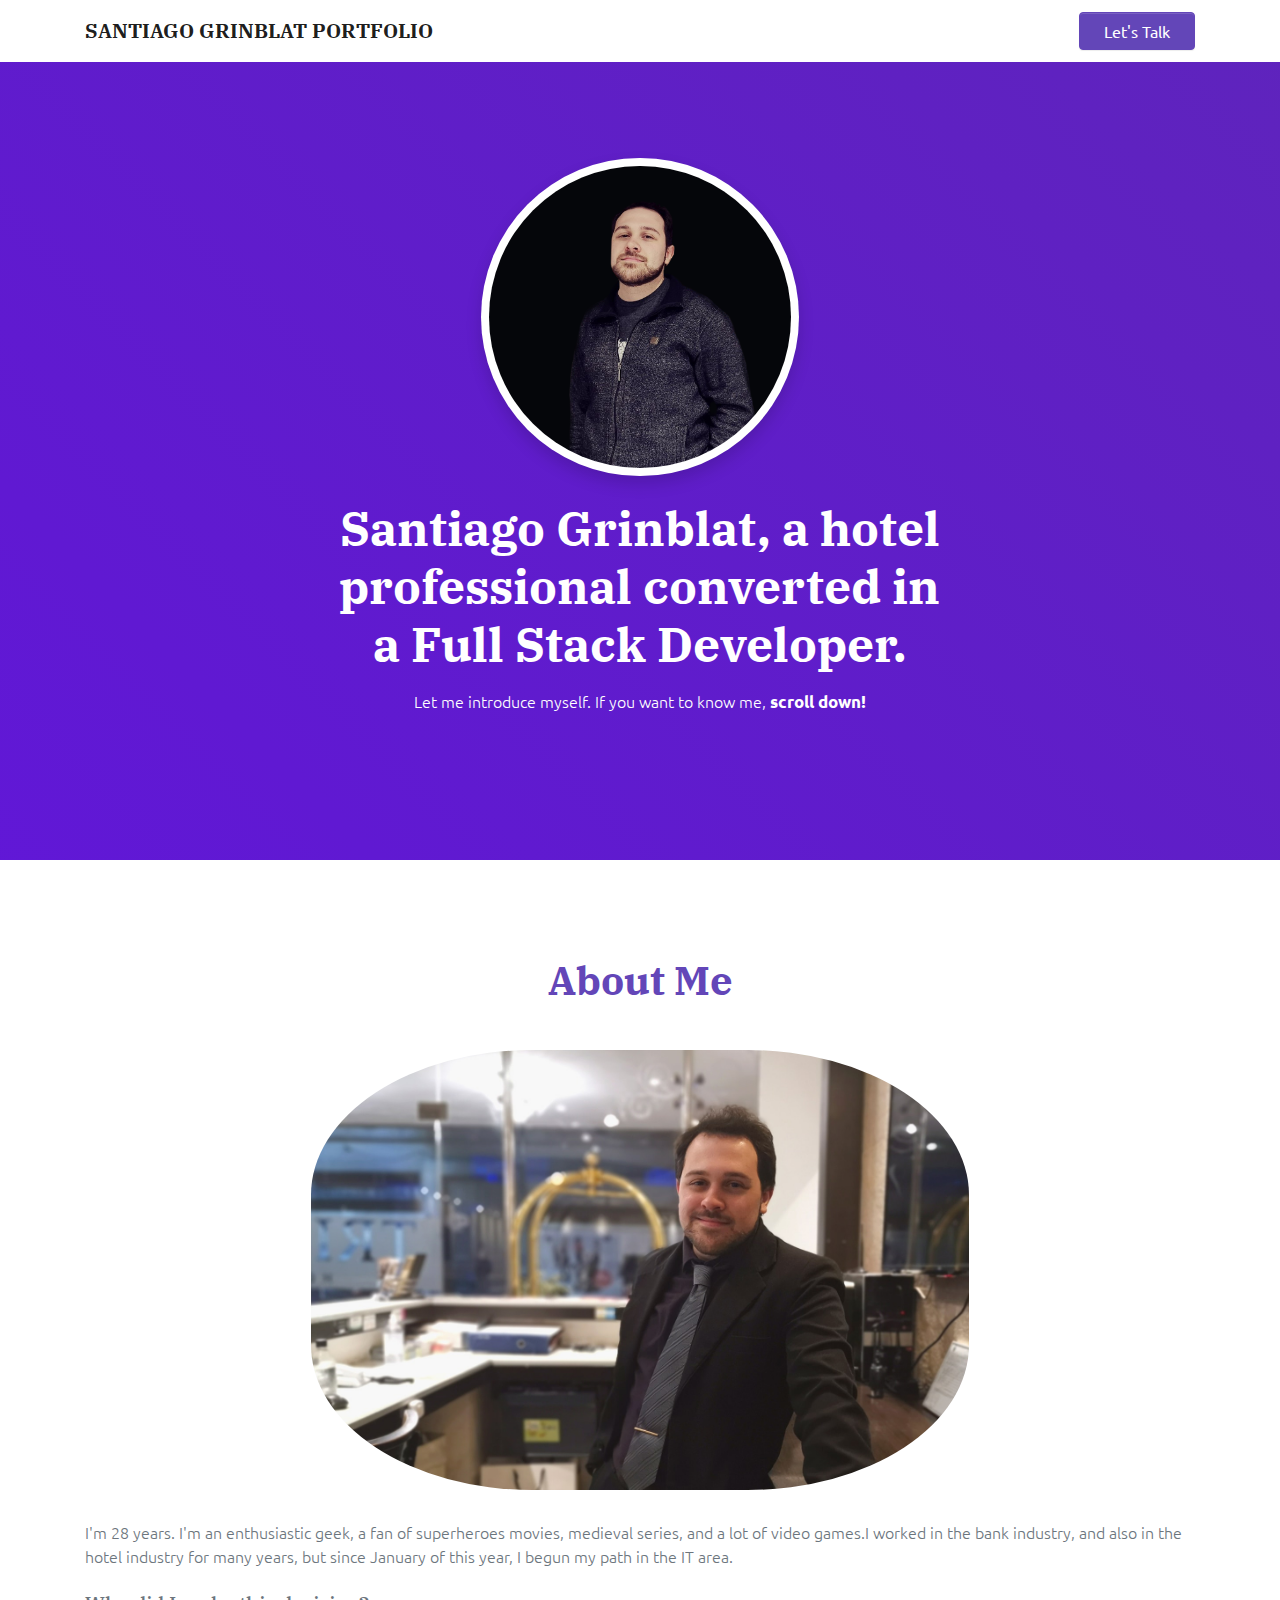
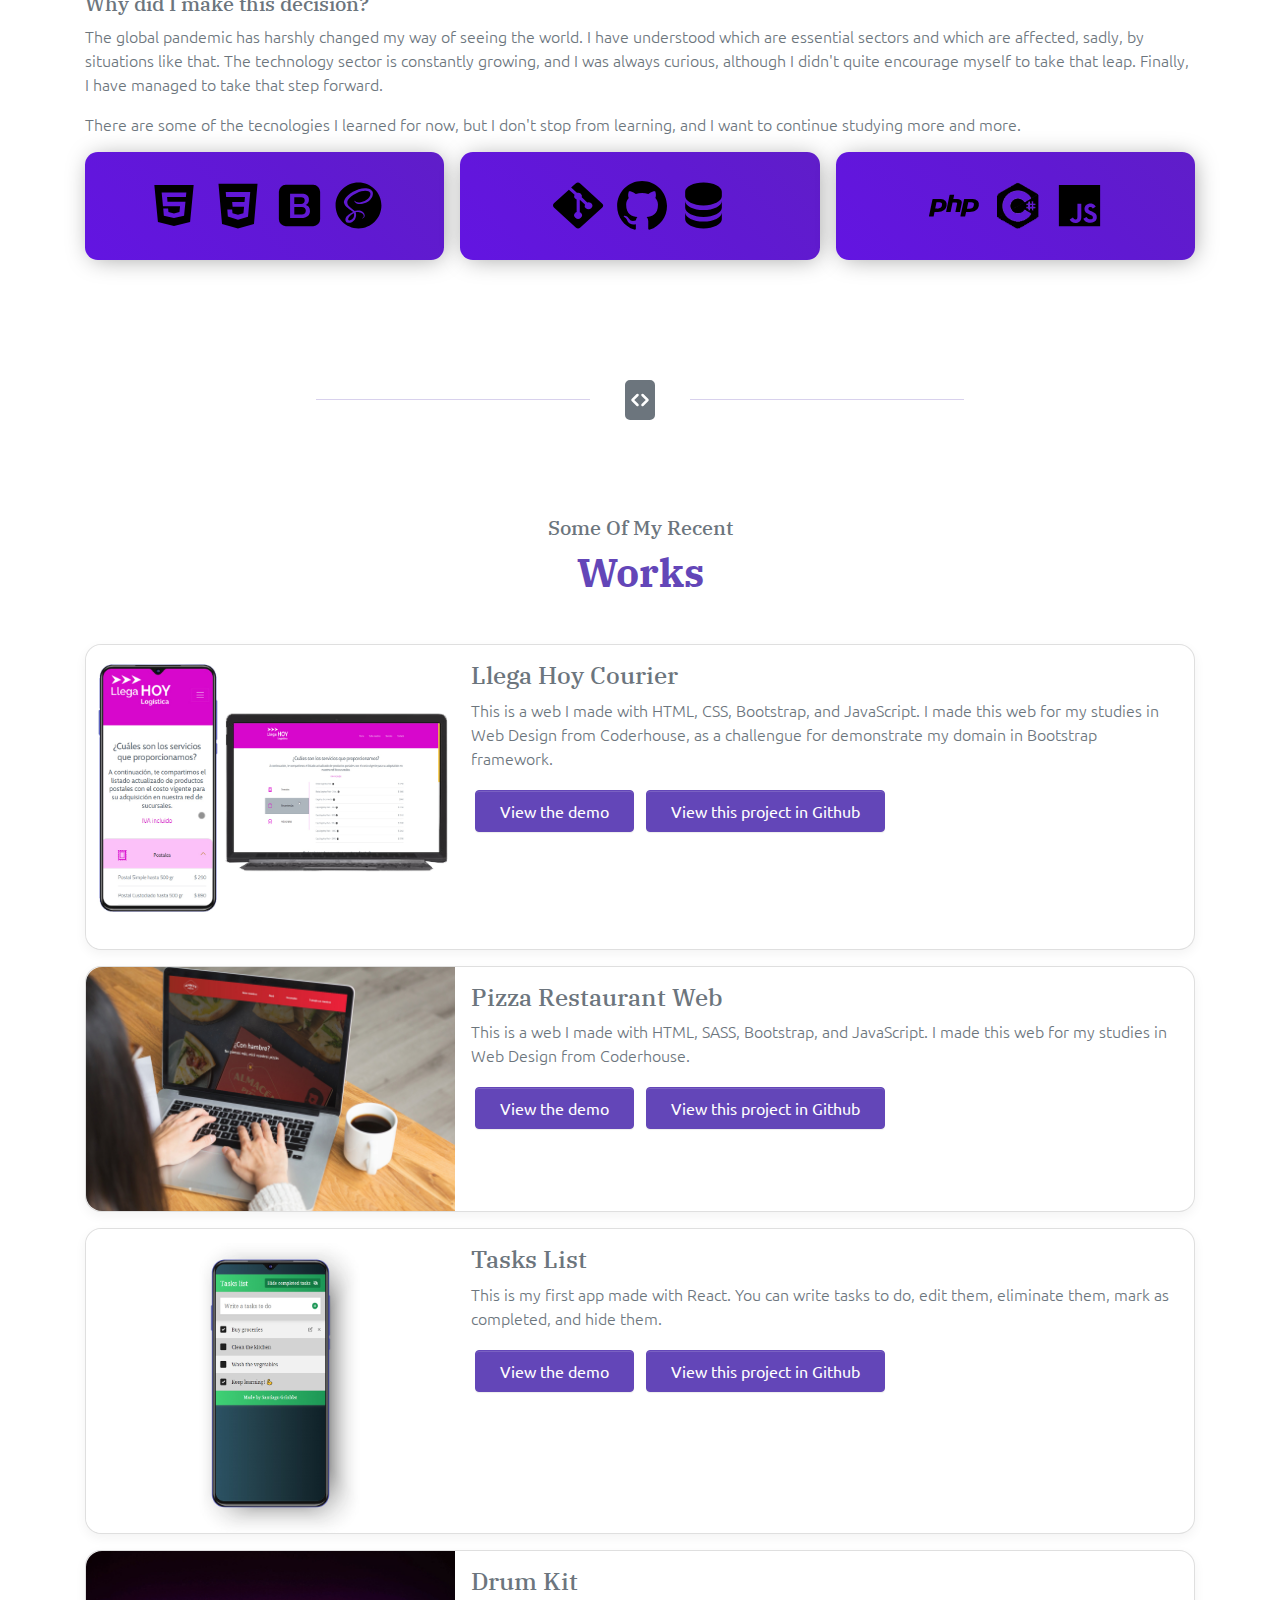
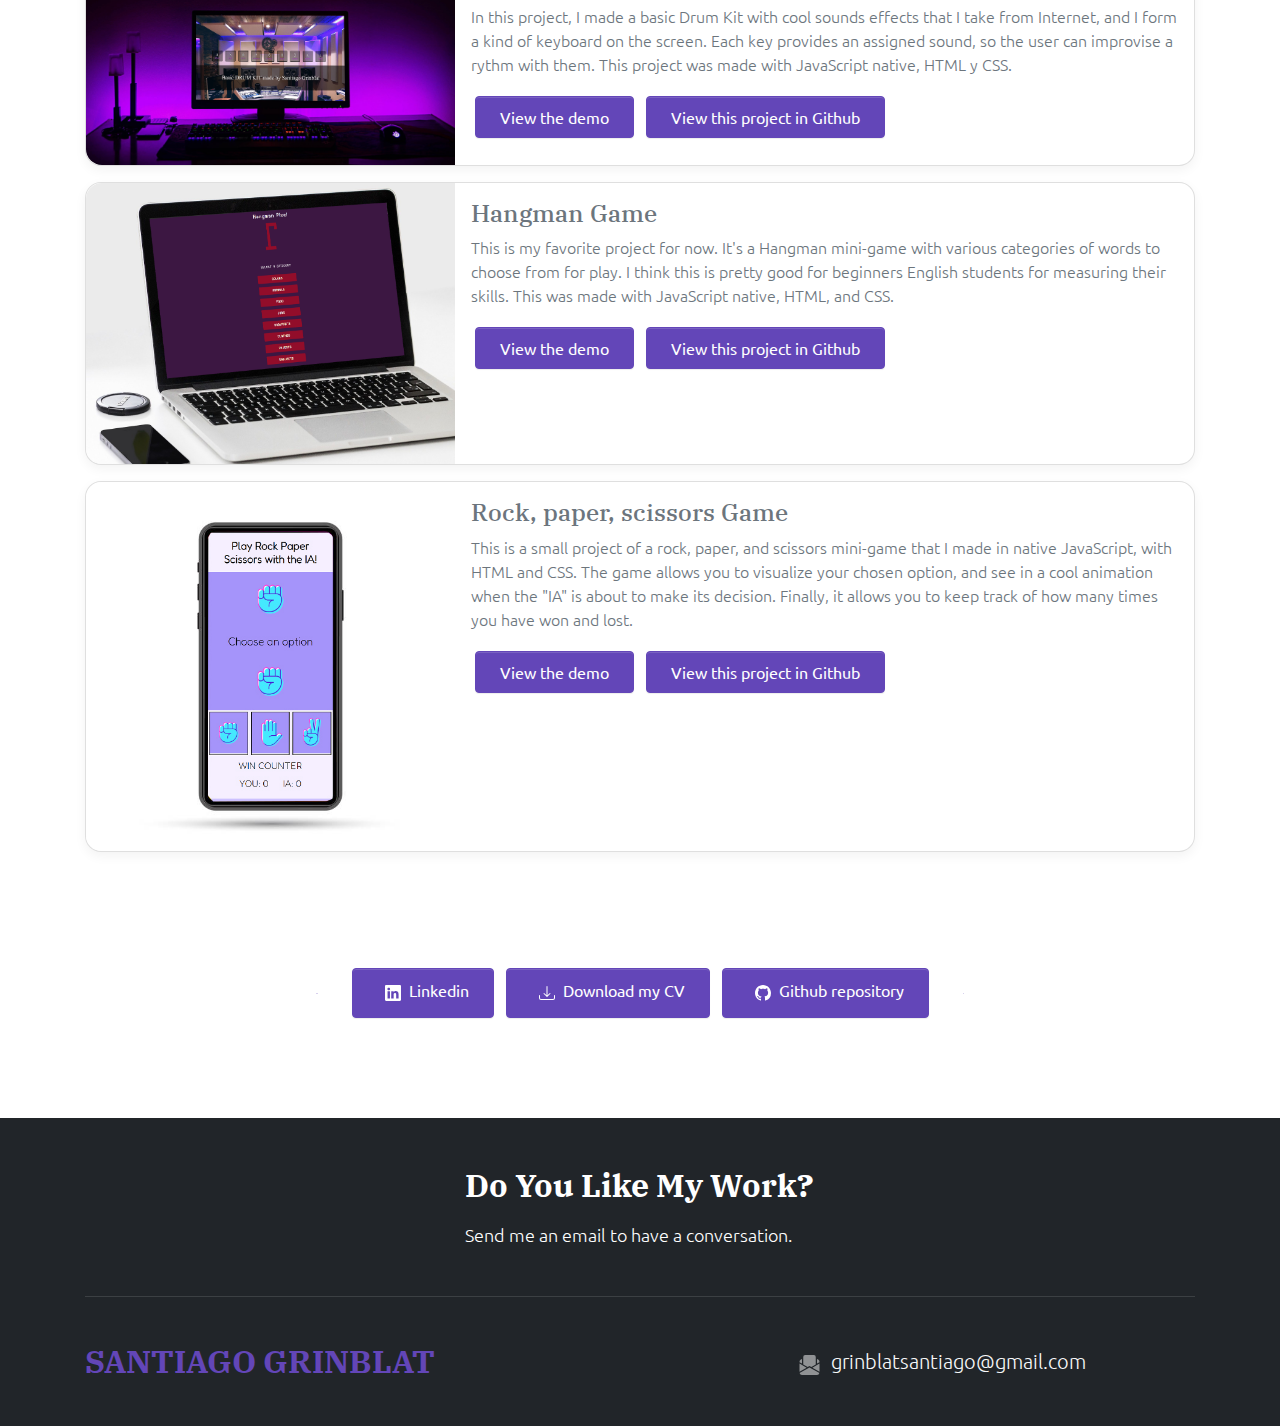
==== commit 2fbed1ec: "Update info" ====
--- a/index.html
+++ b/index.html
@@ -131,16 +131,6 @@
                         <div class="col-md-8">
                             <div class="card-body">
                                 <h4 class="card-title">Llega Hoy Courier</h4>
-<<<<<<< Updated upstream
-                                <p class="card-text">This is a web I made with HTML, CSS, Bootstrap, and JavaScript. I made this web for my studies in Web Design from Coderhouse, as a challenge for demonstrate my domain in Bootstrap framework.</p>
-                                  <button class="boton" >
-                                      <a href="https://sgrinblat.github.io/llega-hoy/" target="_blank" class="btn btn-primary pb-2 pe-4 ps-4 pt-2">View the demo</a>
-                                  </button>
-                                  <button class="boton" >
-                                      <a href="https://github.com/sgrinblat/llega-hoy" target="_blank" class="btn btn-primary pb-2 pe-4 ps-4 pt-2">  View this project in Github</a>
-                                  </button>  
-                              </div>
-=======
                                 <p class="card-text">This is a web I made with HTML, CSS, Bootstrap, and JavaScript. I
                                     made this web for my studies in Web Design from Coderhouse, as a challengue for
                                     demonstrate my domain in Bootstrap framework.</p>
@@ -152,7 +142,6 @@
                                     <a href="https://github.com/sgrinblat/llega-hoy" target="_blank"
                                         class="btn btn-primary pb-2 pe-4 ps-4 pt-2"> View this project in Github</a>
                                 </button>
->>>>>>> Stashed changes
                             </div>
                         </div>
                     </div>
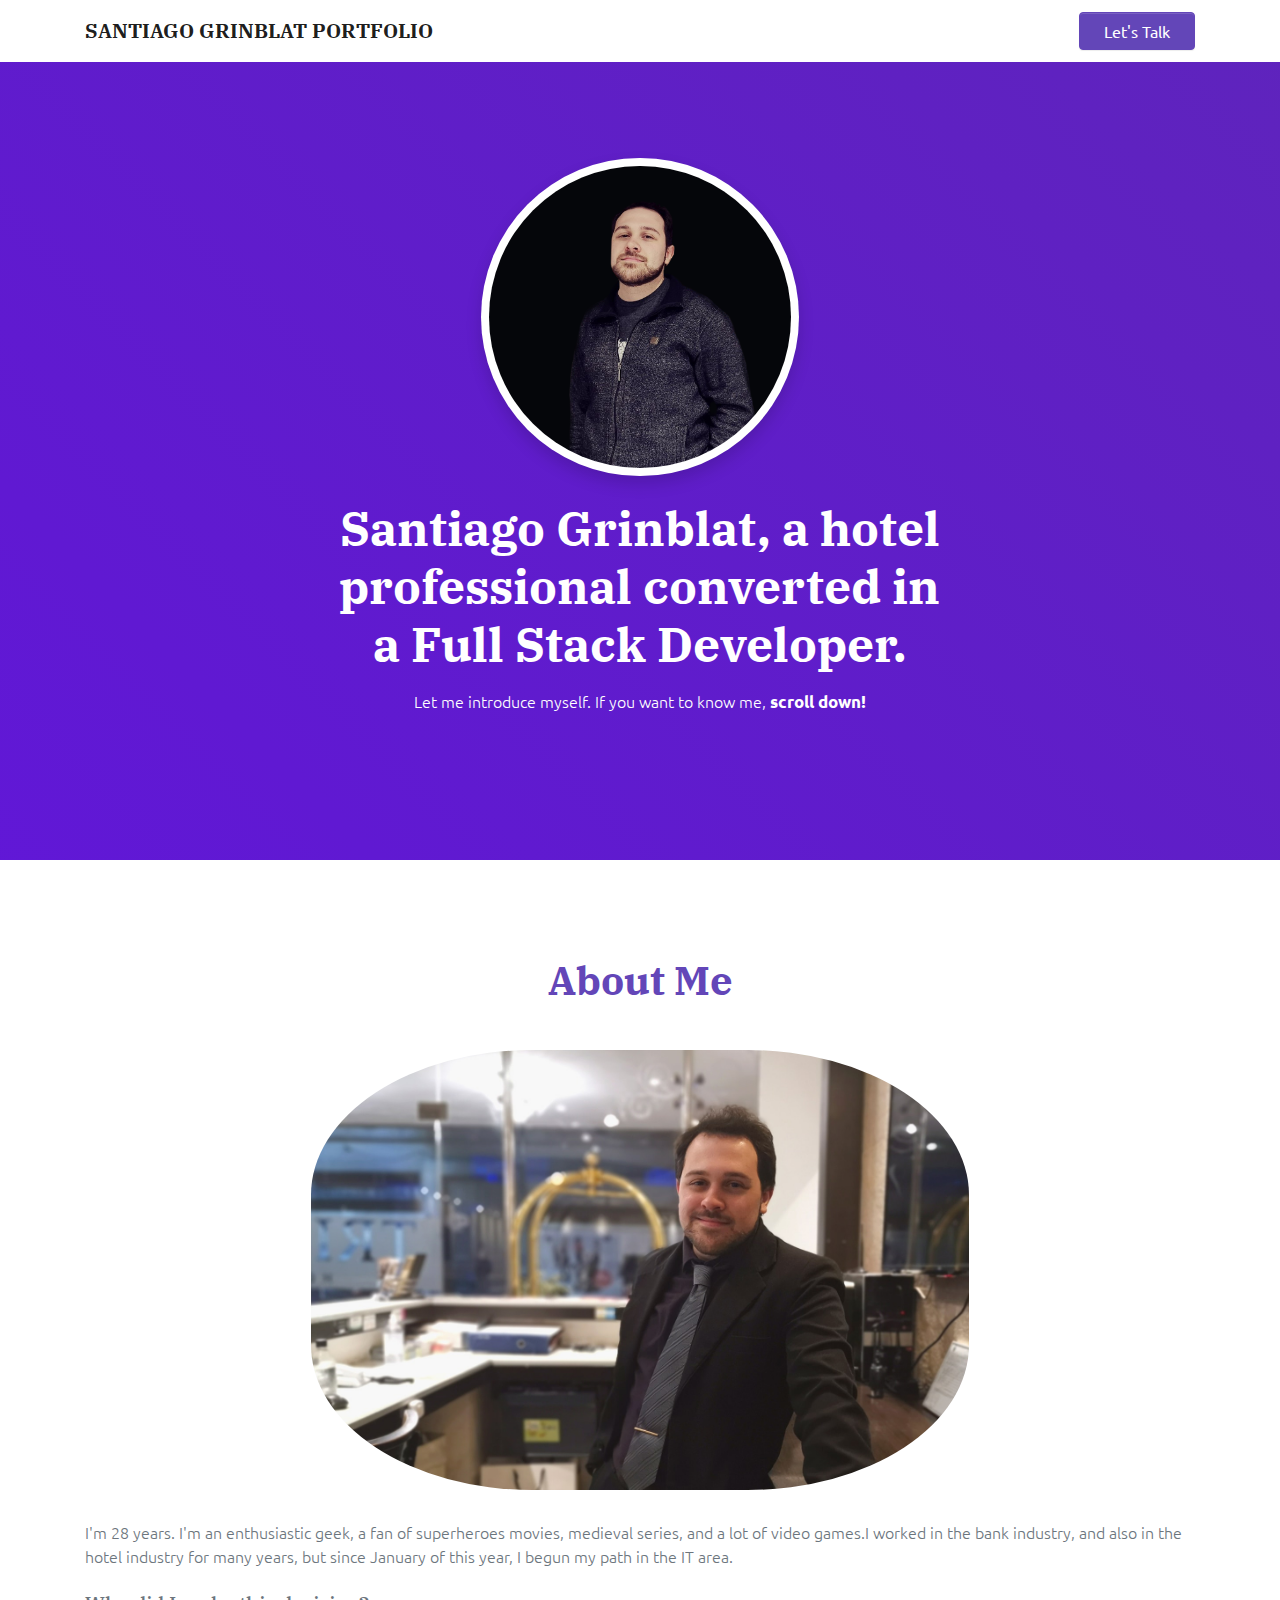
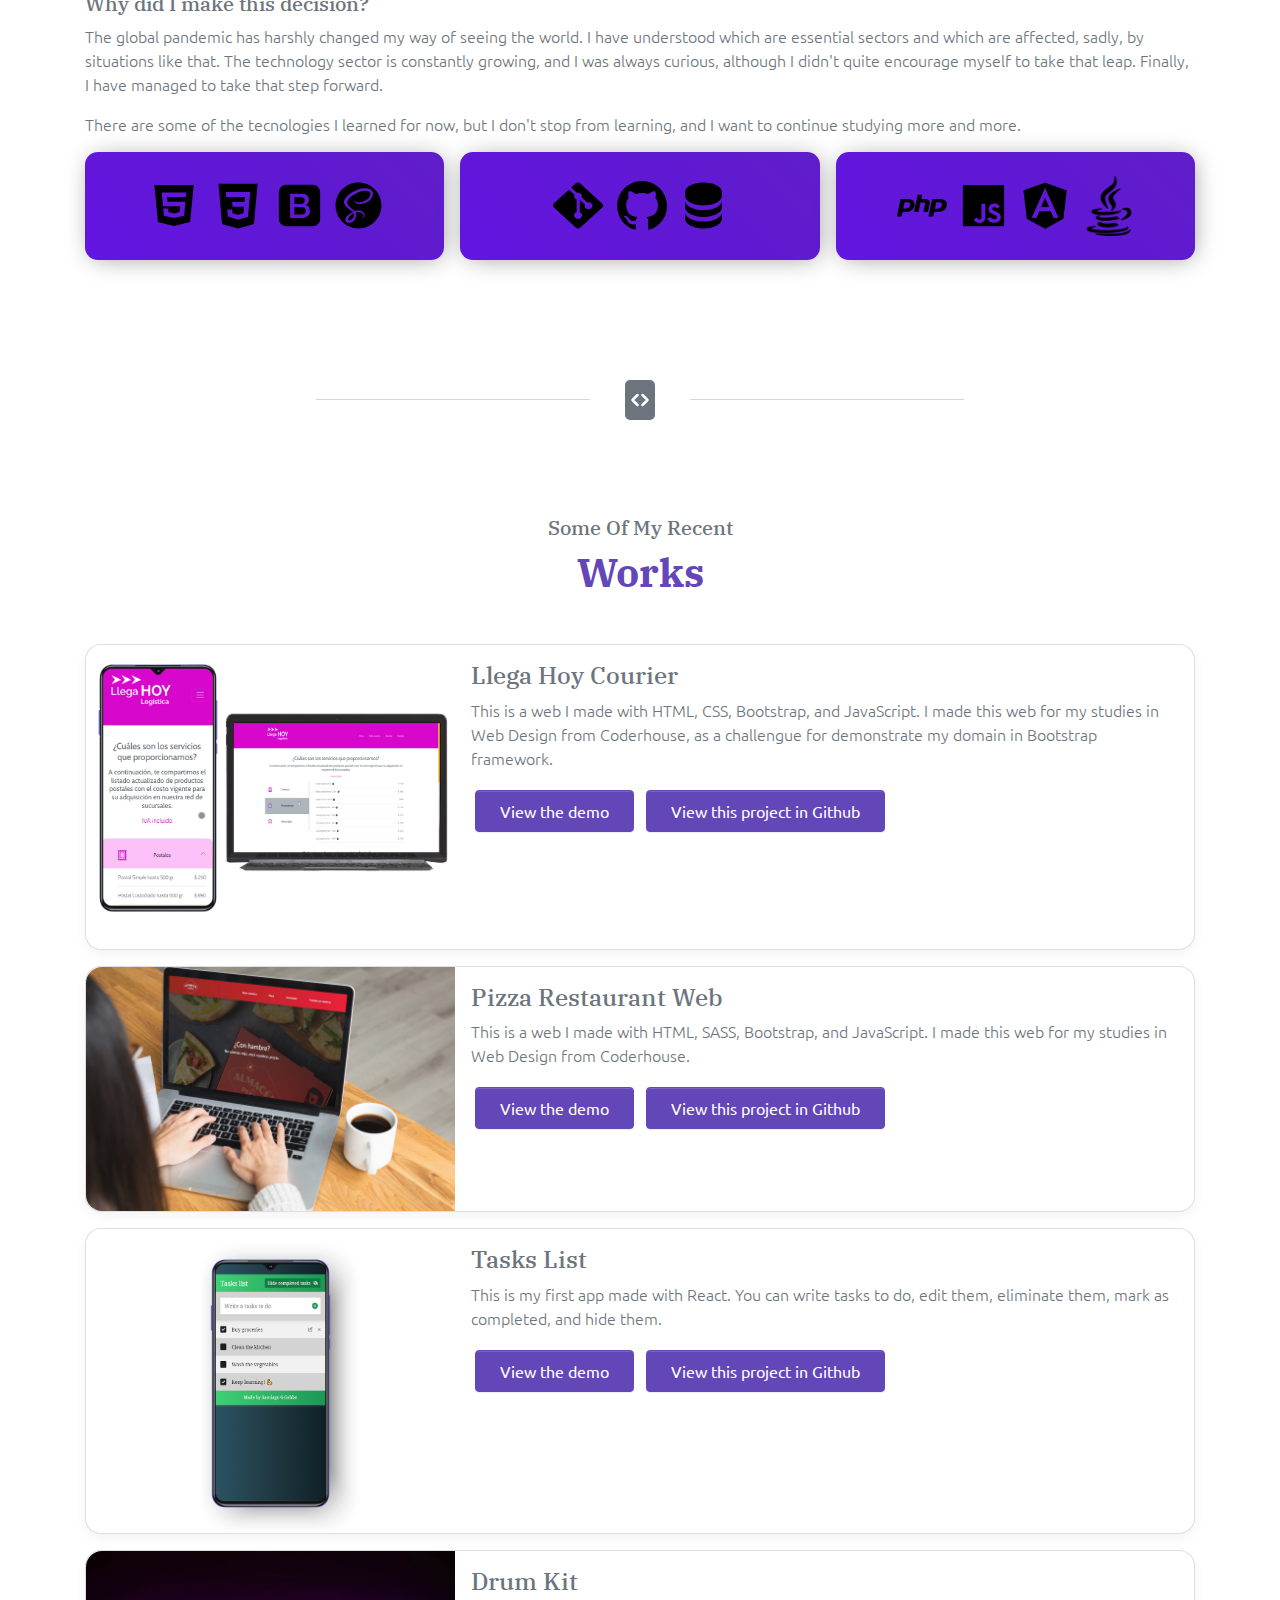
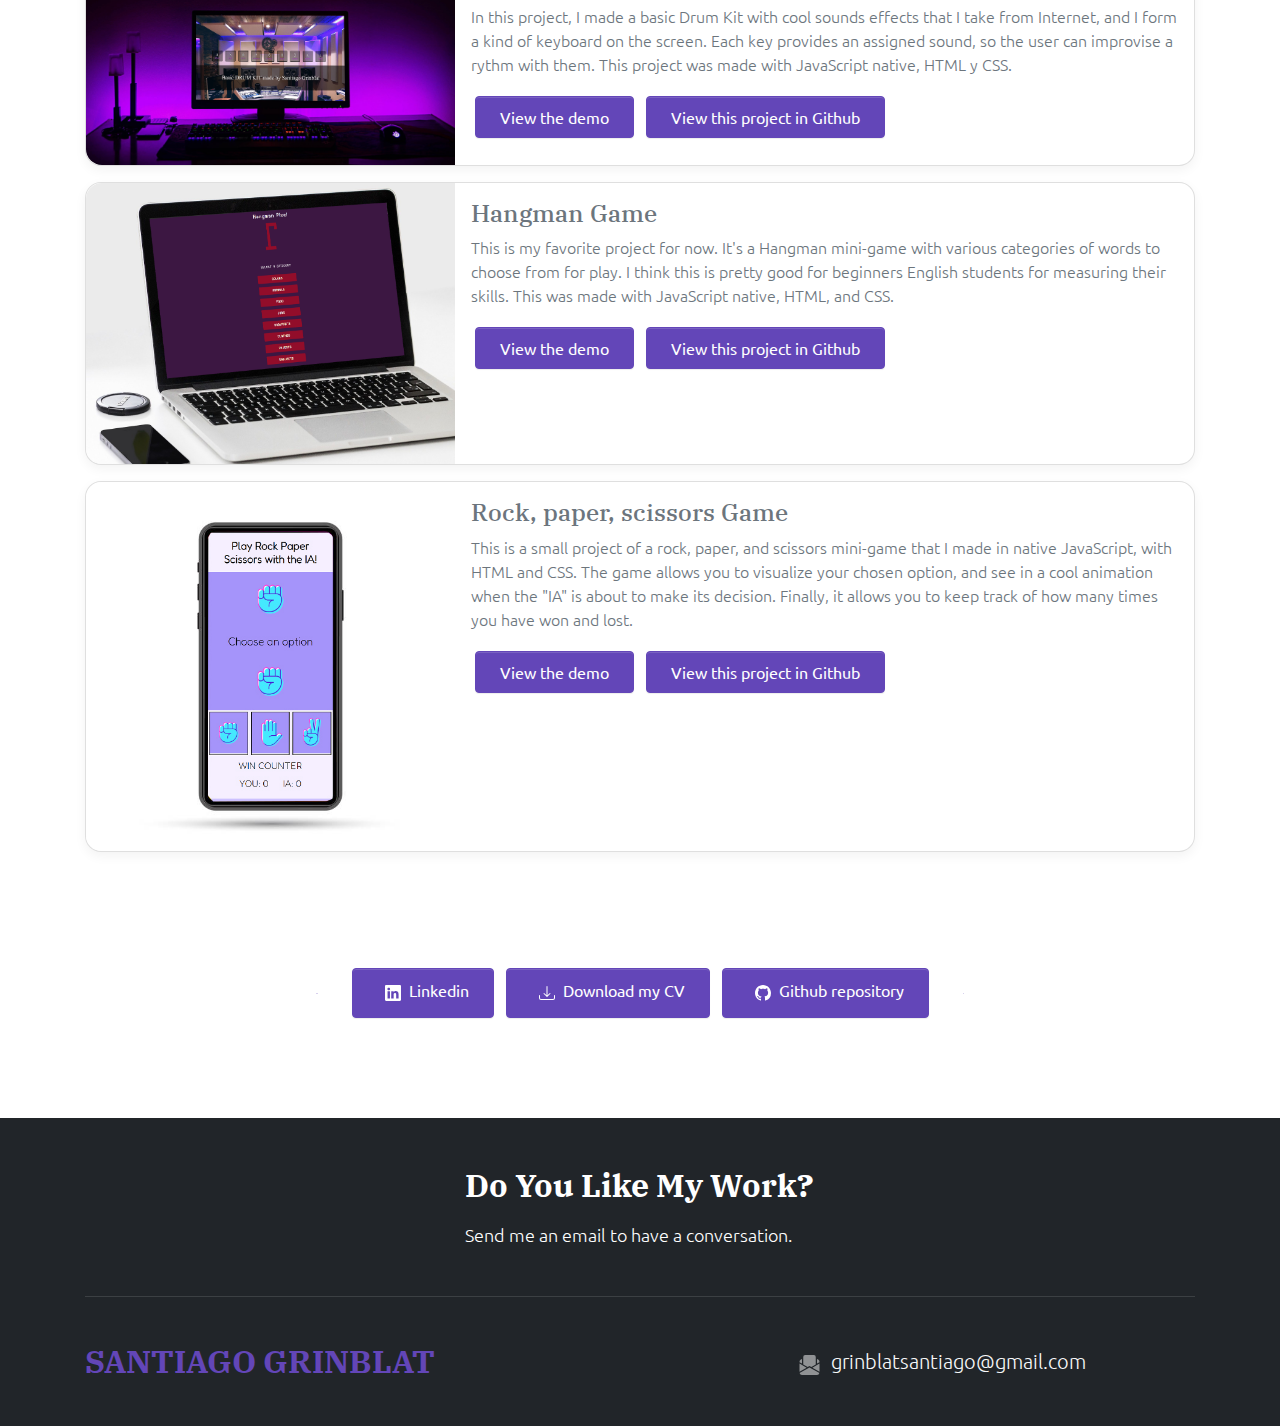
==== commit df49b39b: "Actualizo tecnologias" ====
--- a/index.html
+++ b/index.html
@@ -90,10 +90,12 @@
                                 <div class="col-md-4">
                                     <div class="p-4 rounded-1 mini-card text-center">
                                         <img class="logo-it" src="./img/bxl-php.svg" width="60" height="55" alt="php">
-                                        <img class="logo-it" src="./img/bxl-cisharp.png" width="60" height="60"
-                                            alt="cisharp">
                                         <img class="logo-it" src="./img/bxl-javascript.svg" width="55" height="55"
                                             alt="javascript">
+                                        <img class="logo-it" src="./img/bxl-angular.png" width="60" height="60"
+                                            alt="cisharp">
+                                        <img class="logo-it" src="./img/bxl-java.png" width="60" height="60"
+                                            alt="cisharp">
                                     </div>
                                 </div>
                             </div>
@@ -158,7 +160,7 @@
                                 <p class="card-text">This is a web I made with HTML, SASS, Bootstrap, and JavaScript. I
                                     made this web for my studies in Web Design from Coderhouse.</p>
                                 <button class="boton">
-                                    <a href="https://sgrinblat.github.io/Pizzeria__Coderhouse/public/pages/index.html" target="_blank"
+                                    <a href="https://elalmacendepizzas.netlify.app" target="_blank"
                                         class="btn btn-primary pb-2 pe-4 ps-4 pt-2">View the demo</a>
                                 </button>
                                 <button class="boton">
@@ -373,4 +375,4 @@
     <script src="bootstrap/js/bootstrap.min.js"></script>
 </body>
 
-</html>+</html>
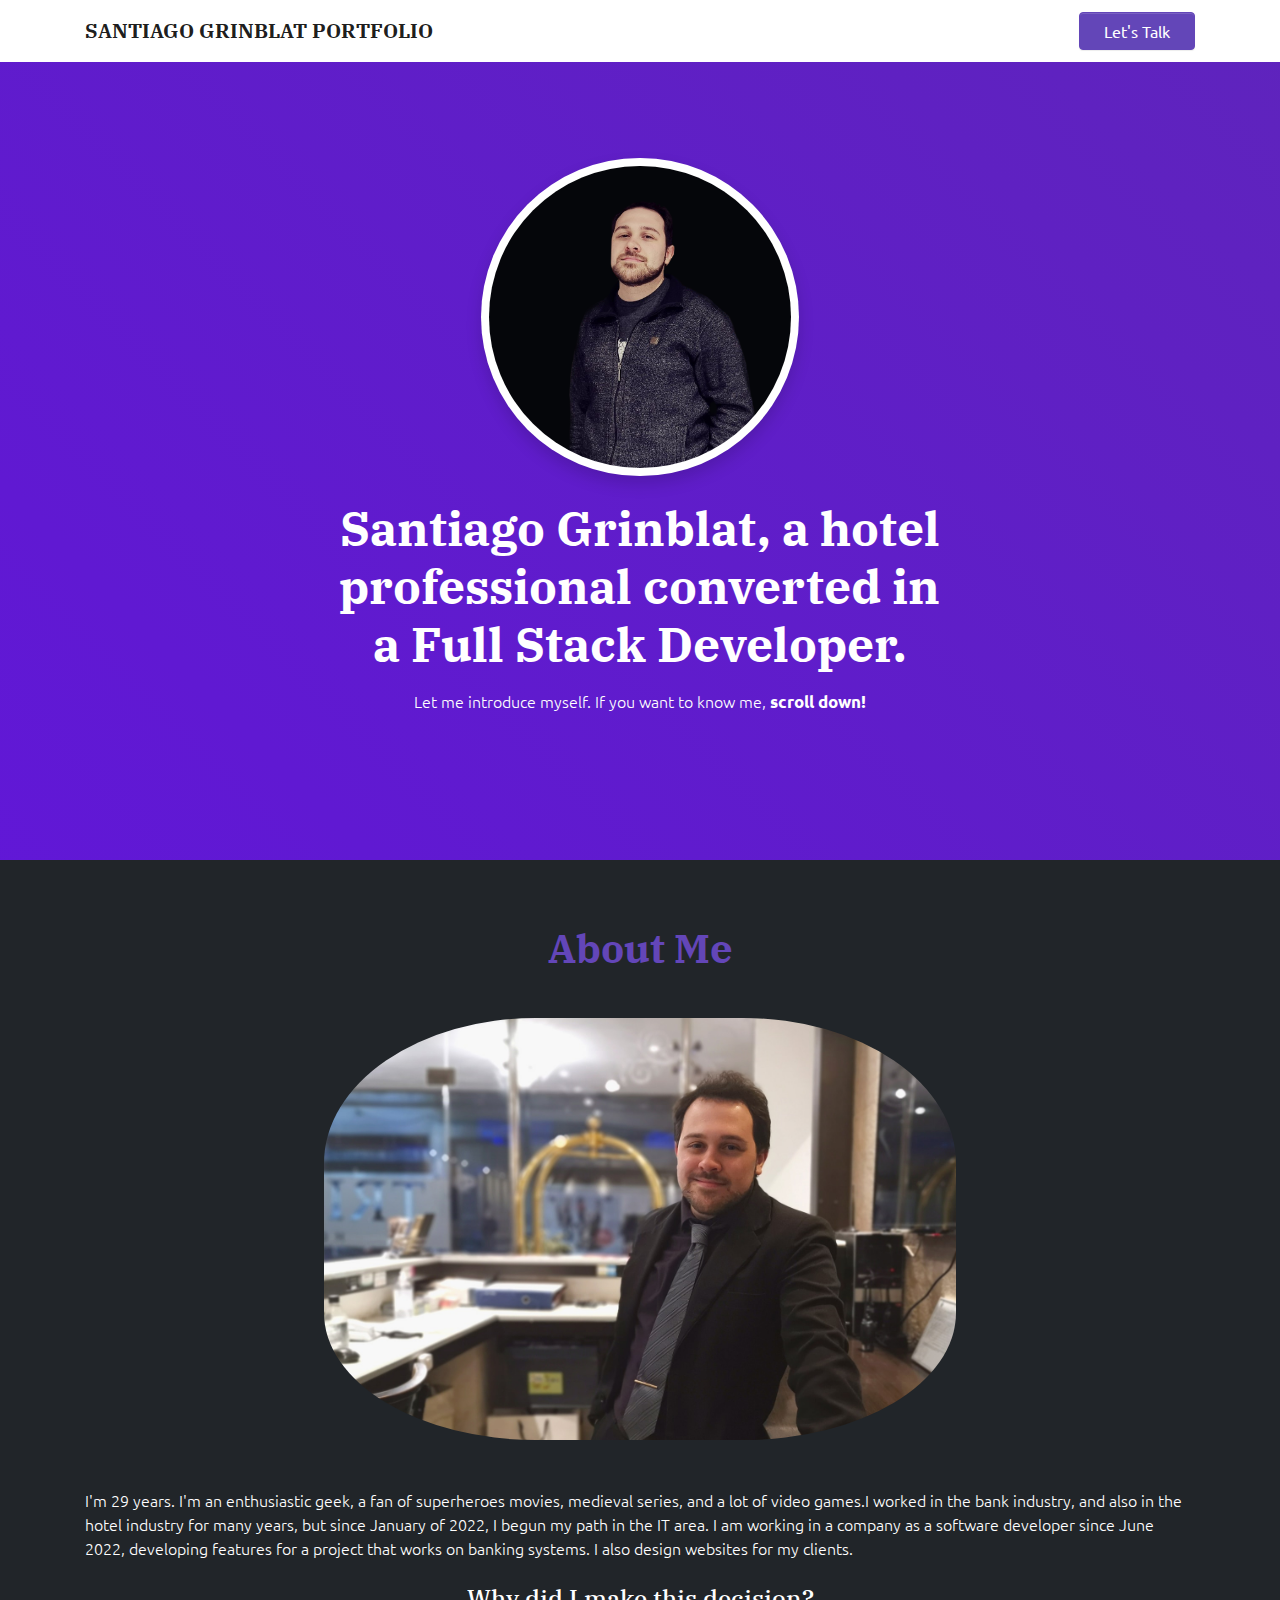
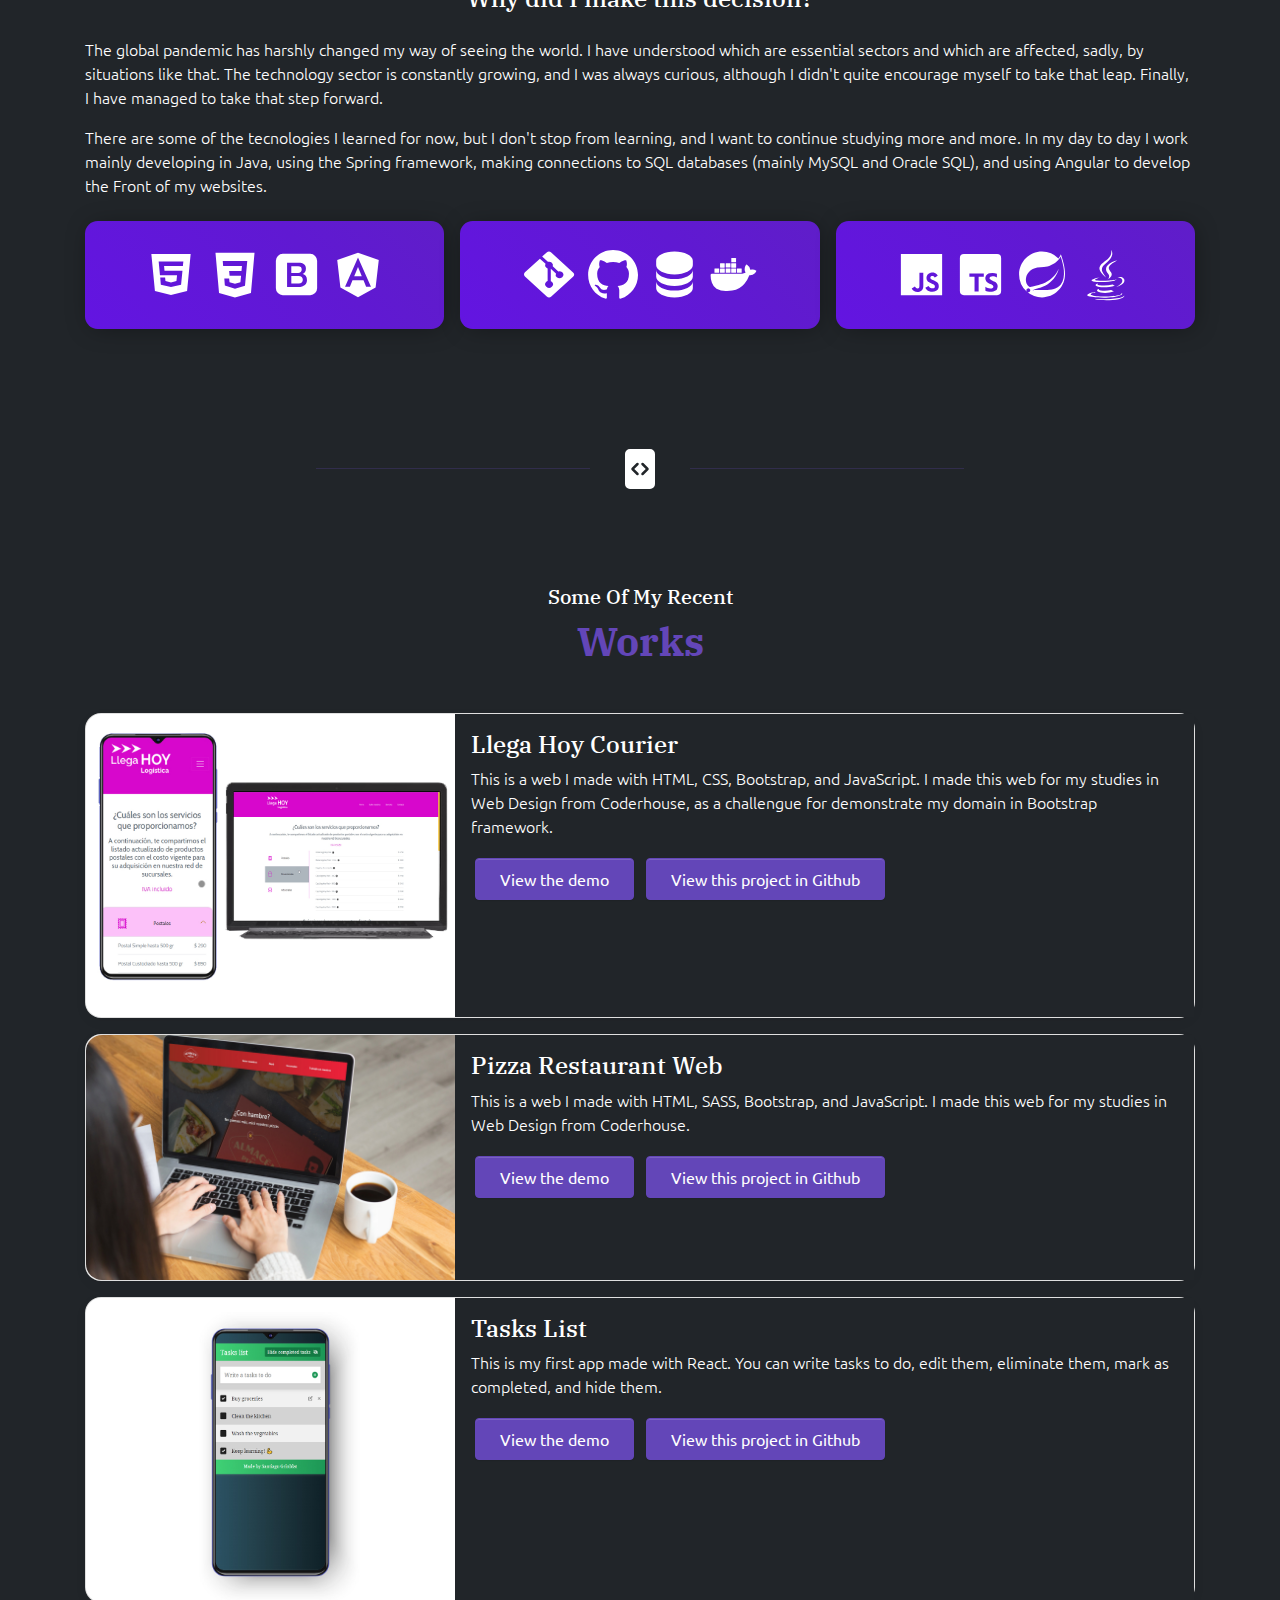
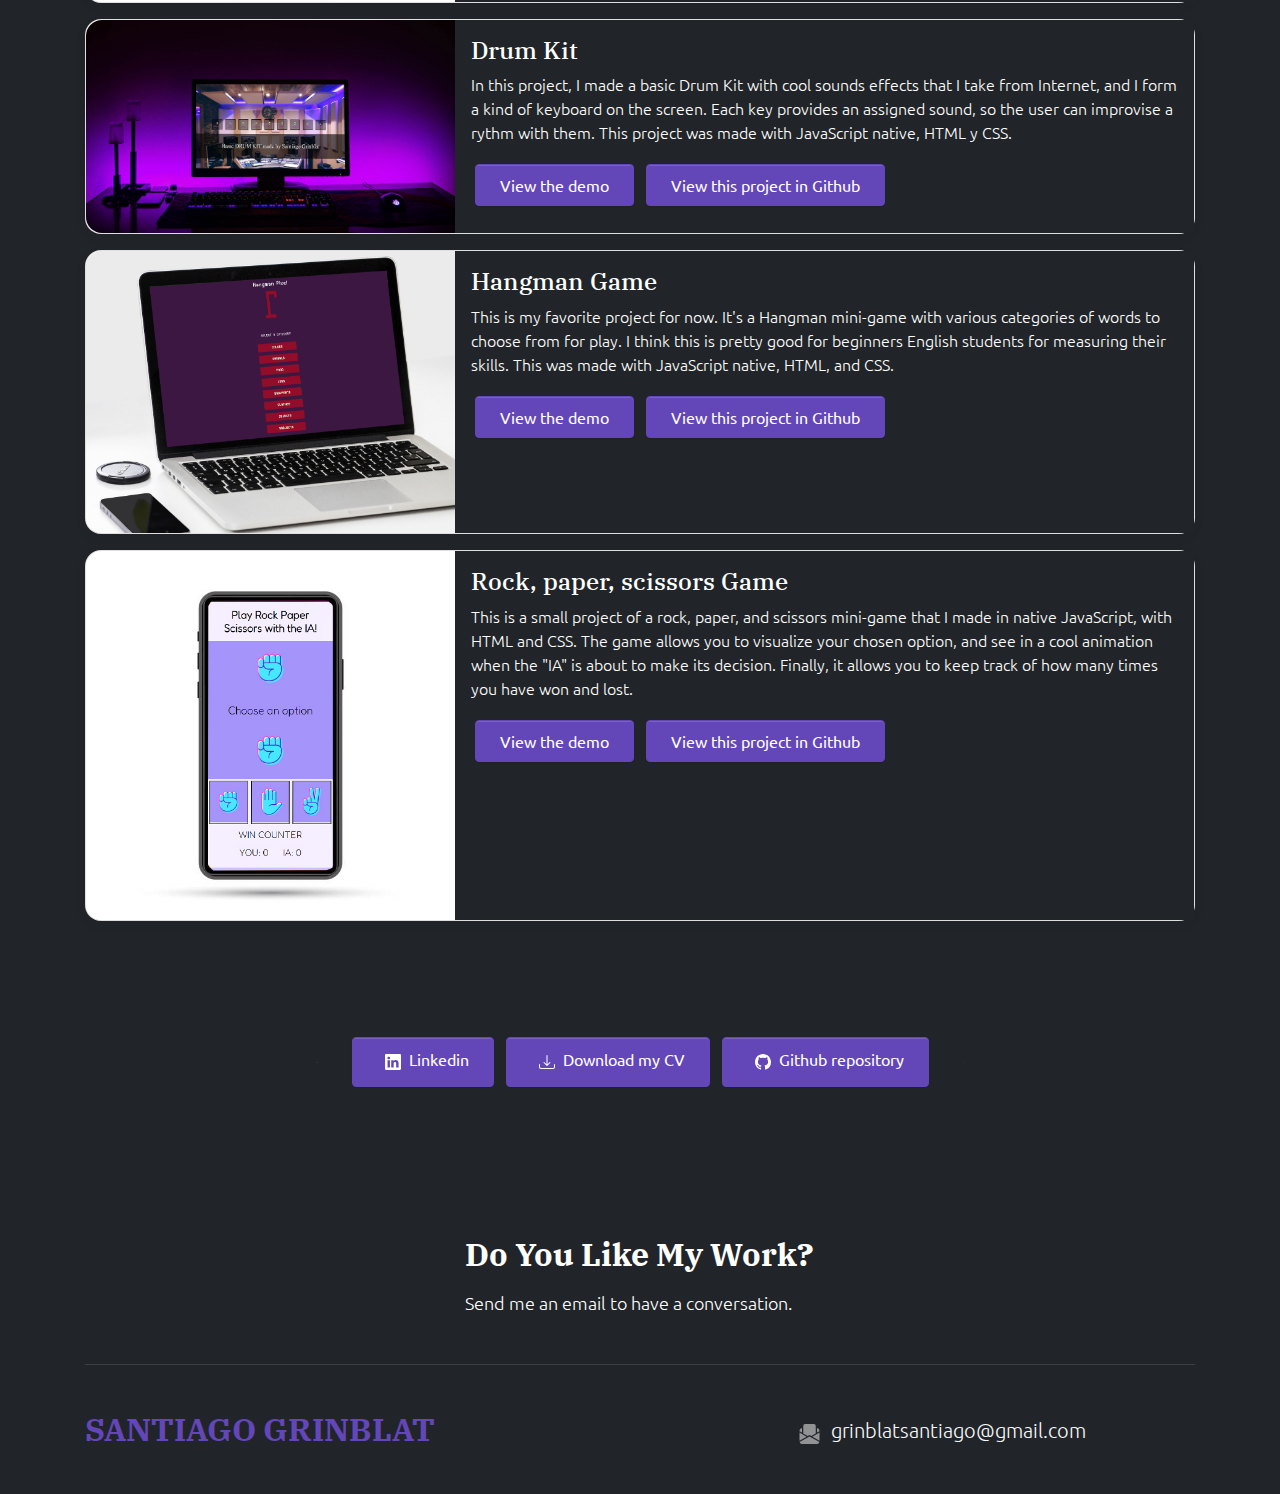
==== commit d308419e: "estilos cambiados" ====
--- a/index.html
+++ b/index.html
@@ -51,32 +51,39 @@
                 </div>
             </div>
         </section>
-        <section class="pb-5 pt-5">
-            <div class="container pb-5 pt-5">
+        <section class="pb-5 pt-5 bg-dark text-white">
+            <div class="container pb-5 pt-3">
                 <div class="align-items-center gy-4 row">
                     <div class="col-lg-12">
                         <h3 class="fw-bold h1 mb-3 text-capitalize text-primary text-center">About Me</h3>
-                        <img class="personal-image" src="img/photo.jpg" img-fluid rounded-1 shadow-sm w-100
+                        <img class="personal-image pb-5" src="img/photo.jpg" img-fluid rounded-1 shadow-sm w-100
                             alt="Santiago Grinblat working in a hotel">
-                        <p class="mb-4">I'm 28 years. I'm an enthusiastic geek, a fan of superheroes movies, medieval
+                        <p class="mb-4">I'm 29 years. I'm an enthusiastic geek, a fan of superheroes movies, medieval
                             series, and a lot of video games.I worked in the bank industry, and also in the hotel
-                            industry for many years, but since January of this year, I begun my path in the IT area.
-                            <h5>Why did I make this decision?</h5>
+                            industry for many years, but since January of 2022, I begun my path in the IT area. I am
+                            working in a company as a software developer since June 2022, developing features for a
+                            project that works on banking systems. I also design websites for my clients.
+                            <h4 class="text-center pb-3">Why did I make this decision?</h4>
                             <p>The global pandemic has harshly changed my way of seeing the world. I have understood
                                 which are essential sectors and which are affected, sadly, by situations like that. The
                                 technology sector is constantly growing, and I was always curious, although I didn't
                                 quite encourage myself to take that leap. Finally, I have managed to take that step
                                 forward.</p>
-                            <p>There are some of the tecnologies I learned for now, but I don't stop from learning, and
-                                I want to continue studying more and more.</p>
+                            <p class="pb-2">There are some of the tecnologies I learned for now, but I don't stop from
+                                learning, and
+                                I want to continue studying more and more. In my day to day I work mainly developing in
+                                Java, using the Spring framework, making connections to SQL databases (mainly MySQL and
+                                Oracle SQL), and using Angular to develop the Front of my websites.</p>
                             <div class="g-3 mb-4 row">
                                 <div class="col-md-4">
                                     <div class="p-4 rounded-1 mini-card text-center">
                                         <img class="logo-it" src="./img/bxl-html5.svg" width="60" height="55"
                                             alt="html5">
-                                        <img class="logo-it" src="./img/bxl-css3.svg" width="60" height="60" alt="caa3">
-                                        <img class="logo-it" src="./img/bxl-bootstrap.svg" width="55" height="55" alt="bootstrap">
-                                        <img class="logo-it" src="./img/bxl-sass.svg" width="55" height="55" alt="sass">
+                                        <img class="logo-it" src="./img/bxl-css3.svg" width="60" height="60" alt="css">
+                                        <img class="logo-it" src="./img/bxl-bootstrap.svg" width="55" height="55"
+                                            alt="bootstrap">
+                                        <img class="logo-it" src="./img/bxl-angular.svg" width="60" height="60"
+                                            alt="angular">
                                     </div>
                                 </div>
                                 <div class="col-md-4">
@@ -85,42 +92,46 @@
                                         <img class="logo-it" src="./img/bxl-github.svg" width="60" height="60"
                                             alt="github">
                                         <img class="logo-it" src="./img/bxs-data.svg" width="55" height="55" alt="sql">
+                                        <img class="logo-it" src="./img/bxl-docker.svg" width="55" height="55"
+                                            alt="docker">
                                     </div>
                                 </div>
                                 <div class="col-md-4">
                                     <div class="p-4 rounded-1 mini-card text-center">
-                                        <img class="logo-it" src="./img/bxl-php.svg" width="60" height="55" alt="php">
                                         <img class="logo-it" src="./img/bxl-javascript.svg" width="55" height="55"
                                             alt="javascript">
-                                        <img class="logo-it" src="./img/bxl-angular.png" width="60" height="60"
-                                            alt="cisharp">
-                                        <img class="logo-it" src="./img/bxl-java.png" width="60" height="60"
-                                            alt="cisharp">
+                                        <img class="logo-it" src="./img/bxl-ts.svg" width="55" height="55"
+                                            alt="typescript">
+                                        <img class="logo-it" src="./img/bxl-spring.svg" width="60" height="55"
+                                            alt="spring y springboot">
+                                        <img class="logo-it" src="./img/bxl-java.svg" width="60" height="60" alt="java">
                                     </div>
                                 </div>
                             </div>
                     </div>
         </section>
-        <div class="container">
-            <div class="col-lg-7 mx-lg-auto">
-                <div class="align-items-center row">
-                    <div class="col">
-                        <hr class="mb-0 mt-0 text-primary" />
-                    </div>
-                    <div class="col-auto">
-                        <svg xmlns="http://www.w3.org/2000/svg" width="2.5rem" height="2.5rem" fill="currentColor"
-                            class="bi bi-file-code-fill" viewBox="0 0 16 16">
-                            <path
-                                d="M12 0H4a2 2 0 0 0-2 2v12a2 2 0 0 0 2 2h8a2 2 0 0 0 2-2V2a2 2 0 0 0-2-2zM6.646 5.646a.5.5 0 1 1 .708.708L5.707 8l1.647 1.646a.5.5 0 0 1-.708.708l-2-2a.5.5 0 0 1 0-.708l2-2zm2.708 0 2 2a.5.5 0 0 1 0 .708l-2 2a.5.5 0 0 1-.708-.708L10.293 8 8.646 6.354a.5.5 0 1 1 .708-.708z" />
-                        </svg>
-                    </div>
-                    <div class="col">
-                        <hr class="mb-0 mt-0 text-primary" />
-                    </div>
-                </div>
-            </div>
-        </div>
-        <section class="pb-5 pt-5">
+        <section class="bg-dark">
+            <div class="container bg-dark text-white">
+                <div class="col-lg-7 mx-lg-auto">
+                    <div class="align-items-center row">
+                        <div class="col">
+                            <hr class="mb-0 mt-0 text-primary" />
+                        </div>
+                        <div class="col-auto">
+                            <svg xmlns="http://www.w3.org/2000/svg" width="2.5rem" height="2.5rem" fill="currentColor"
+                                class="bi bi-file-code-fill" viewBox="0 0 16 16">
+                                <path
+                                    d="M12 0H4a2 2 0 0 0-2 2v12a2 2 0 0 0 2 2h8a2 2 0 0 0 2-2V2a2 2 0 0 0-2-2zM6.646 5.646a.5.5 0 1 1 .708.708L5.707 8l1.647 1.646a.5.5 0 0 1-.708.708l-2-2a.5.5 0 0 1 0-.708l2-2zm2.708 0 2 2a.5.5 0 0 1 0 .708l-2 2a.5.5 0 0 1-.708-.708L10.293 8 8.646 6.354a.5.5 0 1 1 .708-.708z" />
+                            </svg>
+                        </div>
+                        <div class="col">
+                            <hr class="mb-0 mt-0 text-primary" />
+                        </div>
+                    </div>
+                </div>
+            </div>      
+        </section>
+        <section class="pb-5 pt-5 bg-dark text-white">
             <div class="container pb-5 pt-5">
                 <h2 class="h5 text-capitalize text-center ">Some of my recent </h2>
                 <h3 class="fw-bold h1 mb-5 text-primary text-center">Works</h3>
@@ -130,8 +141,8 @@
                             <img src="img/previewLlegahoy.jpg" class="img-fluid rounded-start"
                                 alt="preview image of Llega Hoy courier web project">
                         </div>
-                        <div class="col-md-8">
-                            <div class="card-body">
+                        <div class="col-md-8 bg-dark">
+                            <div class="card-body bg-dark">
                                 <h4 class="card-title">Llega Hoy Courier</h4>
                                 <p class="card-text">This is a web I made with HTML, CSS, Bootstrap, and JavaScript. I
                                     made this web for my studies in Web Design from Coderhouse, as a challengue for
@@ -154,8 +165,8 @@
                             <img src="img/previewPizza.jpg" class="img-fluid rounded-start"
                                 alt="preview image of Pizza Restaurant web project">
                         </div>
-                        <div class="col-md-8">
-                            <div class="card-body">
+                        <div class="col-md-8 bg-dark">
+                            <div class="card-body bg-dark">
                                 <h4 class="card-title">Pizza Restaurant Web</h4>
                                 <p class="card-text">This is a web I made with HTML, SASS, Bootstrap, and JavaScript. I
                                     made this web for my studies in Web Design from Coderhouse.</p>
@@ -177,8 +188,8 @@
                             <img src="img/previewTasks.jpg" class="img-fluid rounded-start"
                                 alt="preview image of Task List project">
                         </div>
-                        <div class="col-md-8">
-                            <div class="card-body">
+                        <div class="col-md-8 bg-dark">
+                            <div class="card-body bg-dark">
                                 <h4 class="card-title">Tasks List</h4>
                                 <p class="card-text">This is my first app made with React. You can write tasks to do,
                                     edit them, eliminate them, mark as completed, and hide them.</p>
@@ -200,8 +211,8 @@
                             <img src="img/previewDrum.jpg" class="img-fluid rounded-start"
                                 alt="preview image of Drum Kit project">
                         </div>
-                        <div class="col-md-8">
-                            <div class="card-body">
+                        <div class="col-md-8 bg-dark">
+                            <div class="card-body bg-dark">
                                 <h4 class="card-title">Drum Kit</h4>
                                 <p class="card-text">In this project, I made a basic Drum Kit with cool sounds effects
                                     that I take from Internet, and I form a kind of keyboard on the screen. Each key
@@ -226,8 +237,8 @@
                             <img src="img/hangman.png" class="img-fluid rounded-start"
                                 alt="preview image of Hangman minigame project">
                         </div>
-                        <div class="col-md-8">
-                            <div class="card-body">
+                        <div class="col-md-8 bg-dark">
+                            <div class="card-body bg-dark">
                                 <h4 class="card-title">Hangman Game</h4>
                                 <p class="card-text">This is my favorite project for now. It's a Hangman mini-game with
                                     various categories of words to choose from for play. I think this is pretty good for
@@ -252,8 +263,8 @@
                             <img src="img/previewRock.jpg" class="img-fluid rounded-start"
                                 alt="preview image of rock, paper and scissors minigame project">
                         </div>
-                        <div class="col-md-8">
-                            <div class="card-body">
+                        <div class="col-md-8 bg-dark">
+                            <div class="card-body bg-dark">
                                 <h4 class="card-title">Rock, paper, scissors Game</h4>
                                 <p class="card-text">This is a small project of a rock, paper, and scissors mini-game
                                     that I made in native JavaScript, with HTML and CSS.
@@ -275,53 +286,55 @@
                 </div>
             </div>
         </section>
-        <div class="container">
-            <div class="col-lg-7 mx-lg-auto">
-                <div class="align-items-center row">
-                    <div class="col">
-                        <hr class="mb-0 mt-0 text-primary" />
-                    </div>
-                    <div class="col-auto">
-                        <button class="boton">
-                            <a href="https://www.linkedin.com/in/santiago-grinblat/" target="_blank"
-                                class="btn btn-primary pb-2 pe-4 ps-4 pt-2"> <svg xmlns="http://www.w3.org/2000/svg"
-                                    width="16" height="16" fill="currentColor" class="bi bi-linkedin"
-                                    viewBox="0 0 16 16">
-                                    <path
-                                        d="M0 1.146C0 .513.526 0 1.175 0h13.65C15.474 0 16 .513 16 1.146v13.708c0 .633-.526 1.146-1.175 1.146H1.175C.526 16 0 15.487 0 14.854V1.146zm4.943 12.248V6.169H2.542v7.225h2.401zm-1.2-8.212c.837 0 1.358-.554 1.358-1.248-.015-.709-.52-1.248-1.342-1.248-.822 0-1.359.54-1.359 1.248 0 .694.521 1.248 1.327 1.248h.016zm4.908 8.212V9.359c0-.216.016-.432.08-.586.173-.431.568-.878 1.232-.878.869 0 1.216.662 1.216 1.634v3.865h2.401V9.25c0-2.22-1.184-3.252-2.764-3.252-1.274 0-1.845.7-2.165 1.193v.025h-.016a5.54 5.54 0 0 1 .016-.025V6.169h-2.4c.03.678 0 7.225 0 7.225h2.4z">
-                                    </path>
-                                </svg>Linkedin</a>
-                        </button>
-                        <button class="boton">
-                            <a id="link"
-                                href="https://drive.google.com/file/d/1O29MHttTYqpEo3VPm79b-XaHwLh1_6Um/view?usp=sharing"
-                                target="_blank" class="btn btn-primary pb-2 pe-4 ps-4 pt-2"> <svg
-                                    xmlns="http://www.w3.org/2000/svg" width="16" height="16" fill="currentColor"
-                                    class="bi bi-download" viewBox="0 0 16 16">
-                                    <path
-                                        d="M.5 9.9a.5.5 0 0 1 .5.5v2.5a1 1 0 0 0 1 1h12a1 1 0 0 0 1-1v-2.5a.5.5 0 0 1 1 0v2.5a2 2 0 0 1-2 2H2a2 2 0 0 1-2-2v-2.5a.5.5 0 0 1 .5-.5z" />
-                                    <path
-                                        d="M7.646 11.854a.5.5 0 0 0 .708 0l3-3a.5.5 0 0 0-.708-.708L8.5 10.293V1.5a.5.5 0 0 0-1 0v8.793L5.354 8.146a.5.5 0 1 0-.708.708l3 3z" />
-                                </svg>Download my CV</a>
-                        </button>
-                        <button class="boton">
-                            <a href="https://github.com/sgrinblat" target="_blank"
-                                class="btn btn-primary pb-2 pe-4 ps-4 pt-2"> <svg xmlns="http://www.w3.org/2000/svg"
-                                    width="16" height="16" fill="currentColor" class="bi bi-github" viewBox="0 0 16 16">
-                                    <path
-                                        d="M8 0C3.58 0 0 3.58 0 8c0 3.54 2.29 6.53 5.47 7.59.4.07.55-.17.55-.38 0-.19-.01-.82-.01-1.49-2.01.37-2.53-.49-2.69-.94-.09-.23-.48-.94-.82-1.13-.28-.15-.68-.52-.01-.53.63-.01 1.08.58 1.23.82.72 1.21 1.87.87 2.33.66.07-.52.28-.87.51-1.07-1.78-.2-3.64-.89-3.64-3.95 0-.87.31-1.59.82-2.15-.08-.2-.36-1.02.08-2.12 0 0 .67-.21 2.2.82.64-.18 1.32-.27 2-.27.68 0 1.36.09 2 .27 1.53-1.04 2.2-.82 2.2-.82.44 1.1.16 1.92.08 2.12.51.56.82 1.27.82 2.15 0 3.07-1.87 3.75-3.65 3.95.29.25.54.73.54 1.48 0 1.07-.01 1.93-.01 2.2 0 .21.15.46.55.38A8.012 8.012 0 0 0 16 8c0-4.42-3.58-8-8-8z" />
-                                </svg>Github repository</a>
-                        </button>
-                    </div>
-                    <div class="col">
-                        <hr class="mb-0 mt-0 text-primary" />
-                    </div>
-                    <div class="col-auto">
-                    </div>
-                </div>
-            </div>
-        </div>
-        <section class="pb-5 pt-5">
+        <section class="bg-dark">
+            <div class="container bg-dark">
+                <div class="col-lg-7 mx-lg-auto">
+                    <div class="align-items-center row">
+                        <div class="col">
+                            <hr class="mb-0 mt-0 text-primary" />
+                        </div>
+                        <div class="col-auto">
+                            <button class="boton">
+                                <a href="https://www.linkedin.com/in/santiago-grinblat/" target="_blank"
+                                    class="btn btn-primary pb-2 pe-4 ps-4 pt-2"> <svg xmlns="http://www.w3.org/2000/svg"
+                                        width="16" height="16" fill="currentColor" class="bi bi-linkedin"
+                                        viewBox="0 0 16 16">
+                                        <path
+                                            d="M0 1.146C0 .513.526 0 1.175 0h13.65C15.474 0 16 .513 16 1.146v13.708c0 .633-.526 1.146-1.175 1.146H1.175C.526 16 0 15.487 0 14.854V1.146zm4.943 12.248V6.169H2.542v7.225h2.401zm-1.2-8.212c.837 0 1.358-.554 1.358-1.248-.015-.709-.52-1.248-1.342-1.248-.822 0-1.359.54-1.359 1.248 0 .694.521 1.248 1.327 1.248h.016zm4.908 8.212V9.359c0-.216.016-.432.08-.586.173-.431.568-.878 1.232-.878.869 0 1.216.662 1.216 1.634v3.865h2.401V9.25c0-2.22-1.184-3.252-2.764-3.252-1.274 0-1.845.7-2.165 1.193v.025h-.016a5.54 5.54 0 0 1 .016-.025V6.169h-2.4c.03.678 0 7.225 0 7.225h2.4z">
+                                        </path>
+                                    </svg>Linkedin</a>
+                            </button>
+                            <button class="boton">
+                                <a id="link"
+                                    href="https://drive.google.com/file/d/1O29MHttTYqpEo3VPm79b-XaHwLh1_6Um/view?usp=sharing"
+                                    target="_blank" class="btn btn-primary pb-2 pe-4 ps-4 pt-2"> <svg
+                                        xmlns="http://www.w3.org/2000/svg" width="16" height="16" fill="currentColor"
+                                        class="bi bi-download" viewBox="0 0 16 16">
+                                        <path
+                                            d="M.5 9.9a.5.5 0 0 1 .5.5v2.5a1 1 0 0 0 1 1h12a1 1 0 0 0 1-1v-2.5a.5.5 0 0 1 1 0v2.5a2 2 0 0 1-2 2H2a2 2 0 0 1-2-2v-2.5a.5.5 0 0 1 .5-.5z" />
+                                        <path
+                                            d="M7.646 11.854a.5.5 0 0 0 .708 0l3-3a.5.5 0 0 0-.708-.708L8.5 10.293V1.5a.5.5 0 0 0-1 0v8.793L5.354 8.146a.5.5 0 1 0-.708.708l3 3z" />
+                                    </svg>Download my CV</a>
+                            </button>
+                            <button class="boton">
+                                <a href="https://github.com/sgrinblat" target="_blank"
+                                    class="btn btn-primary pb-2 pe-4 ps-4 pt-2"> <svg xmlns="http://www.w3.org/2000/svg"
+                                        width="16" height="16" fill="currentColor" class="bi bi-github" viewBox="0 0 16 16">
+                                        <path
+                                            d="M8 0C3.58 0 0 3.58 0 8c0 3.54 2.29 6.53 5.47 7.59.4.07.55-.17.55-.38 0-.19-.01-.82-.01-1.49-2.01.37-2.53-.49-2.69-.94-.09-.23-.48-.94-.82-1.13-.28-.15-.68-.52-.01-.53.63-.01 1.08.58 1.23.82.72 1.21 1.87.87 2.33.66.07-.52.28-.87.51-1.07-1.78-.2-3.64-.89-3.64-3.95 0-.87.31-1.59.82-2.15-.08-.2-.36-1.02.08-2.12 0 0 .67-.21 2.2.82.64-.18 1.32-.27 2-.27.68 0 1.36.09 2 .27 1.53-1.04 2.2-.82 2.2-.82.44 1.1.16 1.92.08 2.12.51.56.82 1.27.82 2.15 0 3.07-1.87 3.75-3.65 3.95.29.25.54.73.54 1.48 0 1.07-.01 1.93-.01 2.2 0 .21.15.46.55.38A8.012 8.012 0 0 0 16 8c0-4.42-3.58-8-8-8z" />
+                                    </svg>Github repository</a>
+                            </button>
+                        </div>
+                        <div class="col">
+                            <hr class="mb-0 mt-0 text-primary" />
+                        </div>
+                        <div class="col-auto">
+                        </div>
+                    </div>
+                </div>
+            </div>
+        </section>
+        <section class="pb-5 pt-5 bg-dark">
         </section>
     </main>
 
@@ -375,4 +388,4 @@
     <script src="bootstrap/js/bootstrap.min.js"></script>
 </body>
 
-</html>
+</html>